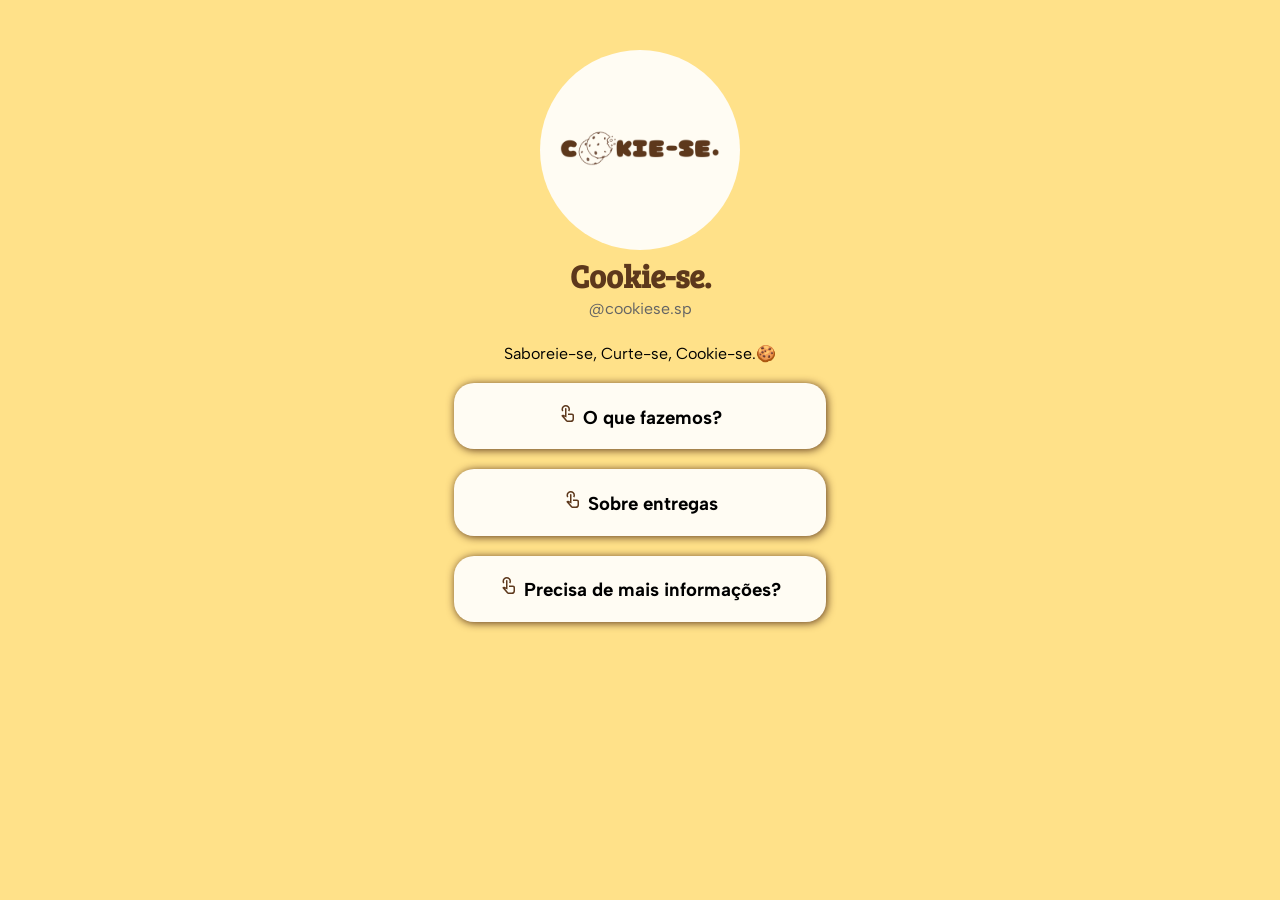
==== index.html @ e1d87f52 "Add favicon and update text in index.html Added a favicon link and updated the description text." ====
<!DOCTYPE html>
<html lang="pt-br">
<head>
    <meta charset="UTF-8">
    <meta name="viewport" content="width=device-width, initial-scale=1.0">
    <link rel="stylesheet" href="style.css">
    <title>Cookie-se</title>
    <link rel="icon" type="image/png" href="img/logo cookie-se.png">
</head>
<body>
    <header>
    <img src="img/logo cookie-se.png" alt="logo cookie-se" width="200" height="200">
    <h1>Cookie-se.</h1>
    <p class="insta">@cookiese.sp</p>
    <p>Saboreie-se, Curte-se, Cookie-se.🍪</p>
    </header>
    <main>
        <div class="container">
            <div class="descricao">
                <h3>
                    <svg xmlns="http://www.w3.org/2000/svg" height="20px" viewBox="0 -960 960 960" width="20px" fill="#5d381c"><path d="M464-96q-24 0-45-10t-37-28L155-397l29-29q15-15 36-20t41 3l75 30v-319q0-15.3 10.29-25.65Q356.58-768 371.79-768t25.71 10.35q10.5 10.36 10.5 25.67V-307l-121-48 150 175q5.23 5.6 12.19 8.8 6.97 3.2 14.81 3.2h160q29.7 0 50.85-21.15Q696-210.3 696-240v-170q0-10-7.47-16-7.48-6-18.53-6H480v-72h190q40 0 69 27t29 67v170q0 60-42 102T624-96H464ZM195-606q-13-23-20-48.5t-7-53.24q0-85.26 59.74-144.76 59.74-59.5 144.5-59.5 84.76 0 144.26 59.67Q576-792.66 576-708q0 28-7 53.5T549-606l-63-36q8-14 13-31t5-35q0-55-38.5-93.5T372-840q-55 0-93.5 38.5T240-708q0 18 5 35t13 31l-63 36Zm297 270Z"/></svg> 
                    O que fazemos?</h3>

                <p class="paragrafo">
                    Se você está procurando algo para passar a vontade de um docinho, que seja caseiro e bem gostoso, saiba que você acabou de encontrar o melhor lugar para isso!
                    <br>
                    Na <span>Cookie-se</span> fazemos entregas de cookies tradicionais e tortas de cookie em fatias recheadas com Nutella.</p>
            </div>

            <div class="entregas">
                <h3>
                    <svg xmlns="http://www.w3.org/2000/svg" height="20px" viewBox="0 -960 960 960" width="20px" fill="#5d381c"><path d="M464-96q-24 0-45-10t-37-28L155-397l29-29q15-15 36-20t41 3l75 30v-319q0-15.3 10.29-25.65Q356.58-768 371.79-768t25.71 10.35q10.5 10.36 10.5 25.67V-307l-121-48 150 175q5.23 5.6 12.19 8.8 6.97 3.2 14.81 3.2h160q29.7 0 50.85-21.15Q696-210.3 696-240v-170q0-10-7.47-16-7.48-6-18.53-6H480v-72h190q40 0 69 27t29 67v170q0 60-42 102T624-96H464ZM195-606q-13-23-20-48.5t-7-53.24q0-85.26 59.74-144.76 59.74-59.5 144.5-59.5 84.76 0 144.26 59.67Q576-792.66 576-708q0 28-7 53.5T549-606l-63-36q8-14 13-31t5-35q0-55-38.5-93.5T372-840q-55 0-93.5 38.5T240-708q0 18 5 35t13 31l-63 36Zm297 270Z"/></svg> 
                    Sobre entregas</h3>
                <p class="paragrafo">Fazemos as entregas por duas formas: Atráves do UberFlash e pessoalmente pela Linha 5-Lilás!
                <br>
                <strong>Pelo UberFlash:</strong> Compartilhamos o link da entrega do app para o cliente, assim a consulta do tempo de entrega é prática!
                <br>
                <span>O valor da entrega é a parte e responsável pelo cliente.</span>
                <br>
                <strong>Pela Linha 5-Lilás do metrô:</strong> A entrega é feita pessoalmente para o cliente e a localização será marcada via DM.
                <br>
                <span>Fazemos a entrega na estação Capão Redondo até a estação Campo Belo.</span>
                </p>
            </div>

            <address class="duvidas">
                <h3>
                    <svg xmlns="http://www.w3.org/2000/svg" height="20px" viewBox="0 -960 960 960" width="20px" fill="#5d381c"><path d="M464-96q-24 0-45-10t-37-28L155-397l29-29q15-15 36-20t41 3l75 30v-319q0-15.3 10.29-25.65Q356.58-768 371.79-768t25.71 10.35q10.5 10.36 10.5 25.67V-307l-121-48 150 175q5.23 5.6 12.19 8.8 6.97 3.2 14.81 3.2h160q29.7 0 50.85-21.15Q696-210.3 696-240v-170q0-10-7.47-16-7.48-6-18.53-6H480v-72h190q40 0 69 27t29 67v170q0 60-42 102T624-96H464ZM195-606q-13-23-20-48.5t-7-53.24q0-85.26 59.74-144.76 59.74-59.5 144.5-59.5 84.76 0 144.26 59.67Q576-792.66 576-708q0 28-7 53.5T549-606l-63-36q8-14 13-31t5-35q0-55-38.5-93.5T372-840q-55 0-93.5 38.5T240-708q0 18 5 35t13 31l-63 36Zm297 270Z"/></svg> 
                    Precisa de mais informações?</h3>
                <p class="paragrafo">entre em contato conosco!
                    <br>
                    <a href="mailto:binymos@gmail.com" target="_blank">Email</a>
                </p>
            </address>

        </div>
    </main>
    <script src="script.js"></script>
</body>
</html>
---- style.css ----
@import url('https://fonts.googleapis.com/css2?family=Albert+Sans:ital,wght@0,100..900;1,100..900&family=Bree+Serif&display=swap');
body {
    background-color: #ffe189;
    max-width: 600px;
    margin: 50px auto;
    width: 90%;
    text-align: center;
    font-family: "Albert Sans", sans-serif;
    color: black;
    width: 40vw;
}

img {
    border-radius: 50%;
}

h1{
    font-family: 'Bree Serif', sans-serif;
    padding: 0;
    color: #5d381c;
    line-height: 2px;
}

.insta {
    color: rgb(100, 100, 100);
    padding: 0 40px 10px 40px;
}

.descricao, .entregas, .duvidas {
    background-color: #fffcf3;
    border-radius: 20px;
    margin: 20px 70px;
    padding: 2px;
    box-shadow: 1px 1px 8px #5d381c;
}

.paragrafo {
    display: none;
}
  
.descricao p, .entregas p, .duvidas p {
    line-height: 30px;
    margin: 0 10px 10px 10px;
}

h3 {
    cursor: pointer;
}

.container span {
    font-family: 'Bree Serif', sans-serif;
    color: #5d381c;
}

.mostrar {
    display: block;
    background-color: #fffcf3;
    border-radius: 20px;
    margin: 18px 32px;
    padding: 2px;
    transform: scale(1.02);
}

a {
    color: black;
    text-decoration: none;
    text-decoration: underline;
    font-family: 'Bree Serif', sans-serif;
    color: #5d381c;
}

a:hover {
    color:black;
}

address {
    font-style: normal;
}


@media (max-width: 768px) {
    body {
        margin: 5vh auto; 
        width: 90vw; 
    }

    .descricao, .entregas, .duvidas {
        margin: 20px 15px; 
        padding: 5px 2px; 
    }

    .mostrar {
        margin: 15px 5px;
        transform: scale(1.02);
        width: auto;
    }

    img {
        width: 120px;
        height: auto;
    }

    div p {
        line-height: 24px; 
        font-size: 15px;  
    }
}
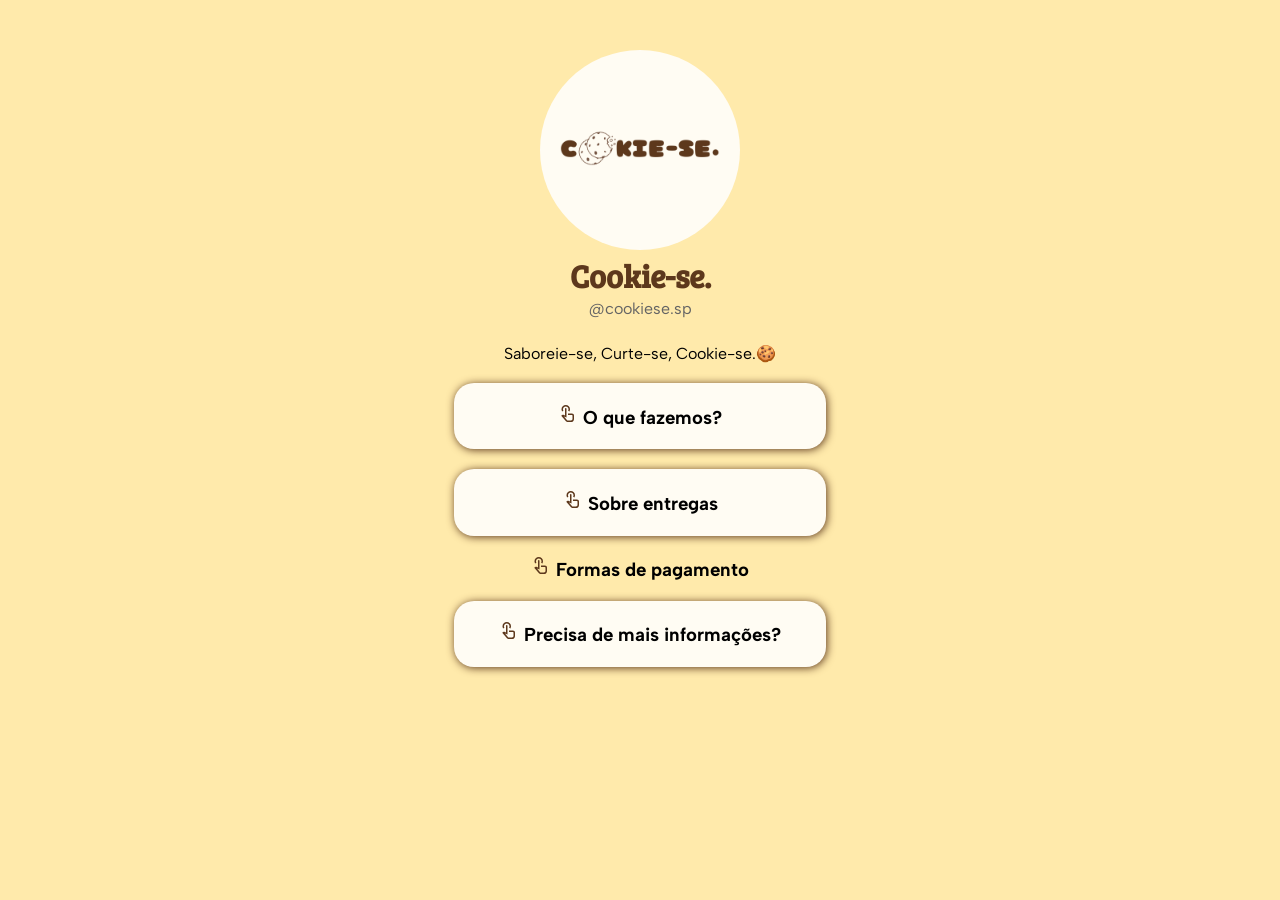
==== commit e4f26765: "Fix HTML formatting and structure" ====
--- a/index.html
+++ b/index.html
@@ -5,7 +5,7 @@
     <meta name="viewport" content="width=device-width, initial-scale=1.0">
     <link rel="stylesheet" href="style.css">
     <title>Cookie-se</title>
-    <link rel="icon" type="image/png" href="img/logo cookie-se.png">
+    <link rel="icon" type="image/png" href="img/logo cookie-se.png" class="icon">
 </head>
 <body>
     <header>
@@ -42,7 +42,18 @@
                 <span>Fazemos a entrega na estação Capão Redondo até a estação Campo Belo.</span>
                 </p>
             </div>
+            
+             <div class="pagamento">
+                <h3>
+                    <svg xmlns="http://www.w3.org/2000/svg" height="20px" viewBox="0 -960 960 960" width="20px" fill="#5d381c"><path d="M464-96q-24 0-45-10t-37-28L155-397l29-29q15-15 36-20t41 3l75 30v-319q0-15.3 10.29-25.65Q356.58-768 371.79-768t25.71 10.35q10.5 10.36 10.5 25.67V-307l-121-48 150 175q5.23 5.6 12.19 8.8 6.97 3.2 14.81 3.2h160q29.7 0 50.85-21.15Q696-210.3 696-240v-170q0-10-7.47-16-7.48-6-18.53-6H480v-72h190q40 0 69 27t29 67v170q0 60-42 102T624-96H464ZM195-606q-13-23-20-48.5t-7-53.24q0-85.26 59.74-144.76 59.74-59.5 144.5-59.5 84.76 0 144.26 59.67Q576-792.66 576-708q0 28-7 53.5T549-606l-63-36q8-14 13-31t5-35q0-55-38.5-93.5T372-840q-55 0-93.5 38.5T240-708q0 18 5 35t13 31l-63 36Zm297 270Z"/></svg> 
+                    Formas de pagamento</h3>
 
+                <p class="paragrafo"><span>PIX</span> 
+                <br>
+                    Aceitamos dinheiro em espécie nas entregas feitas pessoalmente pela Linha 5-Lilás!
+                </p>
+            </div>
+            
             <address class="duvidas">
                 <h3>
                     <svg xmlns="http://www.w3.org/2000/svg" height="20px" viewBox="0 -960 960 960" width="20px" fill="#5d381c"><path d="M464-96q-24 0-45-10t-37-28L155-397l29-29q15-15 36-20t41 3l75 30v-319q0-15.3 10.29-25.65Q356.58-768 371.79-768t25.71 10.35q10.5 10.36 10.5 25.67V-307l-121-48 150 175q5.23 5.6 12.19 8.8 6.97 3.2 14.81 3.2h160q29.7 0 50.85-21.15Q696-210.3 696-240v-170q0-10-7.47-16-7.48-6-18.53-6H480v-72h190q40 0 69 27t29 67v170q0 60-42 102T624-96H464ZM195-606q-13-23-20-48.5t-7-53.24q0-85.26 59.74-144.76 59.74-59.5 144.5-59.5 84.76 0 144.26 59.67Q576-792.66 576-708q0 28-7 53.5T549-606l-63-36q8-14 13-31t5-35q0-55-38.5-93.5T372-840q-55 0-93.5 38.5T240-708q0 18 5 35t13 31l-63 36Zm297 270Z"/></svg> 
--- a/style.css
+++ b/style.css
@@ -1,6 +1,7 @@
 @import url('https://fonts.googleapis.com/css2?family=Albert+Sans:ital,wght@0,100..900;1,100..900&family=Bree+Serif&display=swap');
+
 body {
-    background-color: #ffe189;
+    background-color: #ffeaab;
     max-width: 600px;
     margin: 50px auto;
     width: 90%;
@@ -96,7 +97,7 @@
     }
 
     img {
-        width: 120px;
+        width: 200px;
         height: auto;
     }
 
@@ -104,4 +105,4 @@
         line-height: 24px; 
         font-size: 15px;  
     }
-}+}
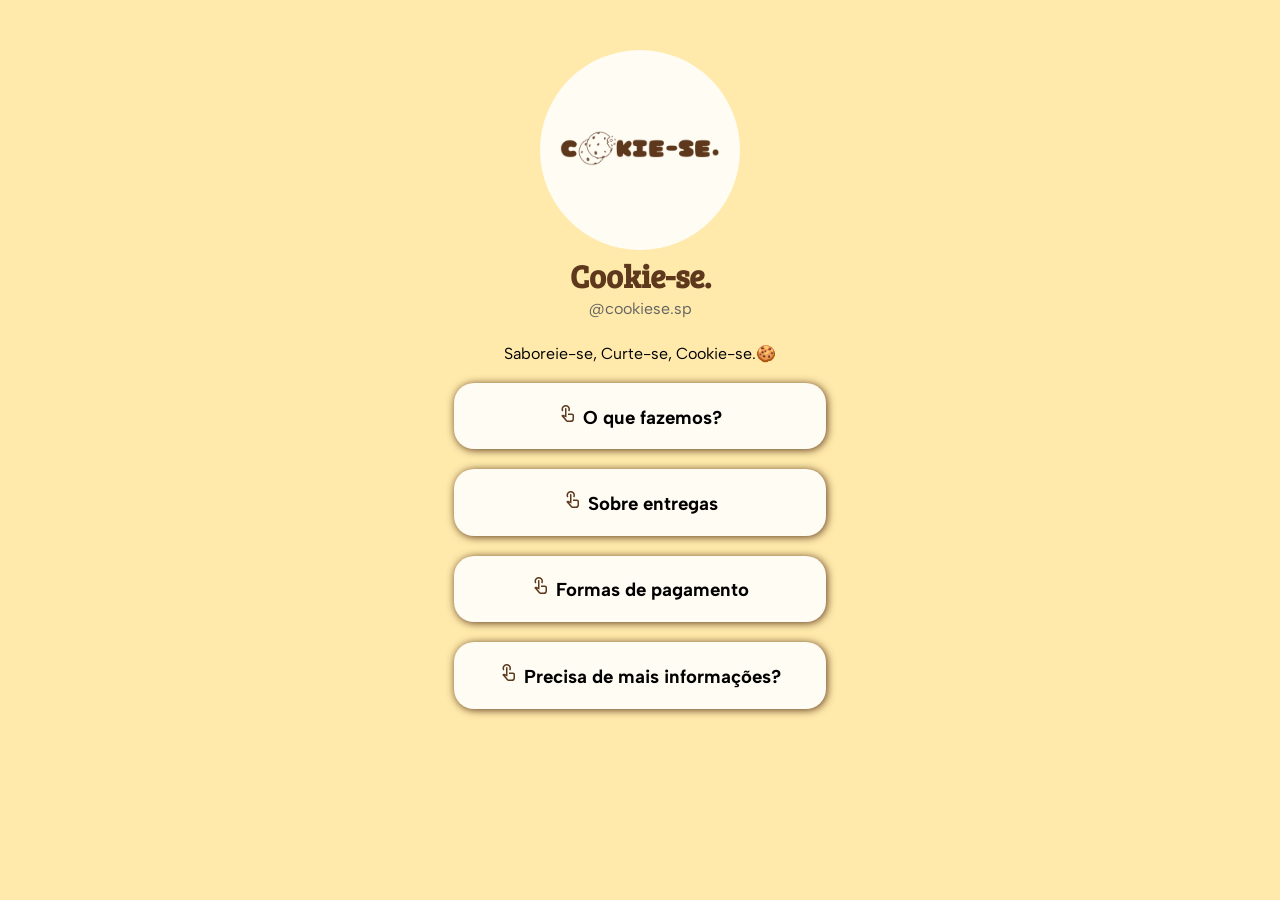
==== commit 1221b8a1: "Adicioando nova div para informações" ====
--- a/index.html
+++ b/index.html
@@ -5,7 +5,6 @@
     <meta name="viewport" content="width=device-width, initial-scale=1.0">
     <link rel="stylesheet" href="style.css">
     <title>Cookie-se</title>
-    <link rel="icon" type="image/png" href="img/logo cookie-se.png" class="icon">
 </head>
 <body>
     <header>
@@ -42,18 +41,20 @@
                 <span>Fazemos a entrega na estação Capão Redondo até a estação Campo Belo.</span>
                 </p>
             </div>
-            
+
              <div class="pagamento">
                 <h3>
                     <svg xmlns="http://www.w3.org/2000/svg" height="20px" viewBox="0 -960 960 960" width="20px" fill="#5d381c"><path d="M464-96q-24 0-45-10t-37-28L155-397l29-29q15-15 36-20t41 3l75 30v-319q0-15.3 10.29-25.65Q356.58-768 371.79-768t25.71 10.35q10.5 10.36 10.5 25.67V-307l-121-48 150 175q5.23 5.6 12.19 8.8 6.97 3.2 14.81 3.2h160q29.7 0 50.85-21.15Q696-210.3 696-240v-170q0-10-7.47-16-7.48-6-18.53-6H480v-72h190q40 0 69 27t29 67v170q0 60-42 102T624-96H464ZM195-606q-13-23-20-48.5t-7-53.24q0-85.26 59.74-144.76 59.74-59.5 144.5-59.5 84.76 0 144.26 59.67Q576-792.66 576-708q0 28-7 53.5T549-606l-63-36q8-14 13-31t5-35q0-55-38.5-93.5T372-840q-55 0-93.5 38.5T240-708q0 18 5 35t13 31l-63 36Zm297 270Z"/></svg> 
                     Formas de pagamento</h3>
 
-                <p class="paragrafo"><span>PIX</span> 
+                <p class="paragrafo"><svg fill="#000000" width="64px" height="64px" viewBox="0 0 16 16" xmlns="http://www.w3.org/2000/svg"><g id="SVGRepo_bgCarrier" stroke-width="0"></g><g id="SVGRepo_tracerCarrier" stroke-linecap="round" stroke-linejoin="round"></g><g id="SVGRepo_iconCarrier"><path d="M11.917 11.71a2.046 2.046 0 0 1-1.454-.602l-2.1-2.1a.4.4 0 0 0-.551 0l-2.108 2.108a2.044 2.044 0 0 1-1.454.602h-.414l2.66 2.66c.83.83 2.177.83 3.007 0l2.667-2.668h-.253zM4.25 4.282c.55 0 1.066.214 1.454.602l2.108 2.108a.39.39 0 0 0 .552 0l2.1-2.1a2.044 2.044 0 0 1 1.453-.602h.253L9.503 1.623a2.127 2.127 0 0 0-3.007 0l-2.66 2.66h.414z"></path><path d="m14.377 6.496-1.612-1.612a.307.307 0 0 1-.114.023h-.733c-.379 0-.75.154-1.017.422l-2.1 2.1a1.005 1.005 0 0 1-1.425 0L5.268 5.32a1.448 1.448 0 0 0-1.018-.422h-.9a.306.306 0 0 1-.109-.021L1.623 6.496c-.83.83-.83 2.177 0 3.008l1.618 1.618a.305.305 0 0 1 .108-.022h.901c.38 0 .75-.153 1.018-.421L7.375 8.57a1.034 1.034 0 0 1 1.426 0l2.1 2.1c.267.268.638.421 1.017.421h.733c.04 0 .079.01.114.024l1.612-1.612c.83-.83.83-2.178 0-3.008z"></path></g></svg>
+                    <span>PIX</span> 
                 <br>
-                    Aceitamos dinheiro em espécie nas entregas feitas pessoalmente pela Linha 5-Lilás!
+                
+                    Aceitamos <span>dinheiro</span> em entregas nas estações!
                 </p>
             </div>
-            
+
             <address class="duvidas">
                 <h3>
                     <svg xmlns="http://www.w3.org/2000/svg" height="20px" viewBox="0 -960 960 960" width="20px" fill="#5d381c"><path d="M464-96q-24 0-45-10t-37-28L155-397l29-29q15-15 36-20t41 3l75 30v-319q0-15.3 10.29-25.65Q356.58-768 371.79-768t25.71 10.35q10.5 10.36 10.5 25.67V-307l-121-48 150 175q5.23 5.6 12.19 8.8 6.97 3.2 14.81 3.2h160q29.7 0 50.85-21.15Q696-210.3 696-240v-170q0-10-7.47-16-7.48-6-18.53-6H480v-72h190q40 0 69 27t29 67v170q0 60-42 102T624-96H464ZM195-606q-13-23-20-48.5t-7-53.24q0-85.26 59.74-144.76 59.74-59.5 144.5-59.5 84.76 0 144.26 59.67Q576-792.66 576-708q0 28-7 53.5T549-606l-63-36q8-14 13-31t5-35q0-55-38.5-93.5T372-840q-55 0-93.5 38.5T240-708q0 18 5 35t13 31l-63 36Zm297 270Z"/></svg> 
--- a/style.css
+++ b/style.css
@@ -27,7 +27,7 @@
     padding: 0 40px 10px 40px;
 }
 
-.descricao, .entregas, .duvidas {
+.descricao, .entregas, .duvidas, .pagamento {
     background-color: #fffcf3;
     border-radius: 20px;
     margin: 20px 70px;
@@ -39,7 +39,7 @@
     display: none;
 }
   
-.descricao p, .entregas p, .duvidas p {
+.descricao p, .entregas p, .duvidas p, .pagamento p {
     line-height: 30px;
     margin: 0 10px 10px 10px;
 }
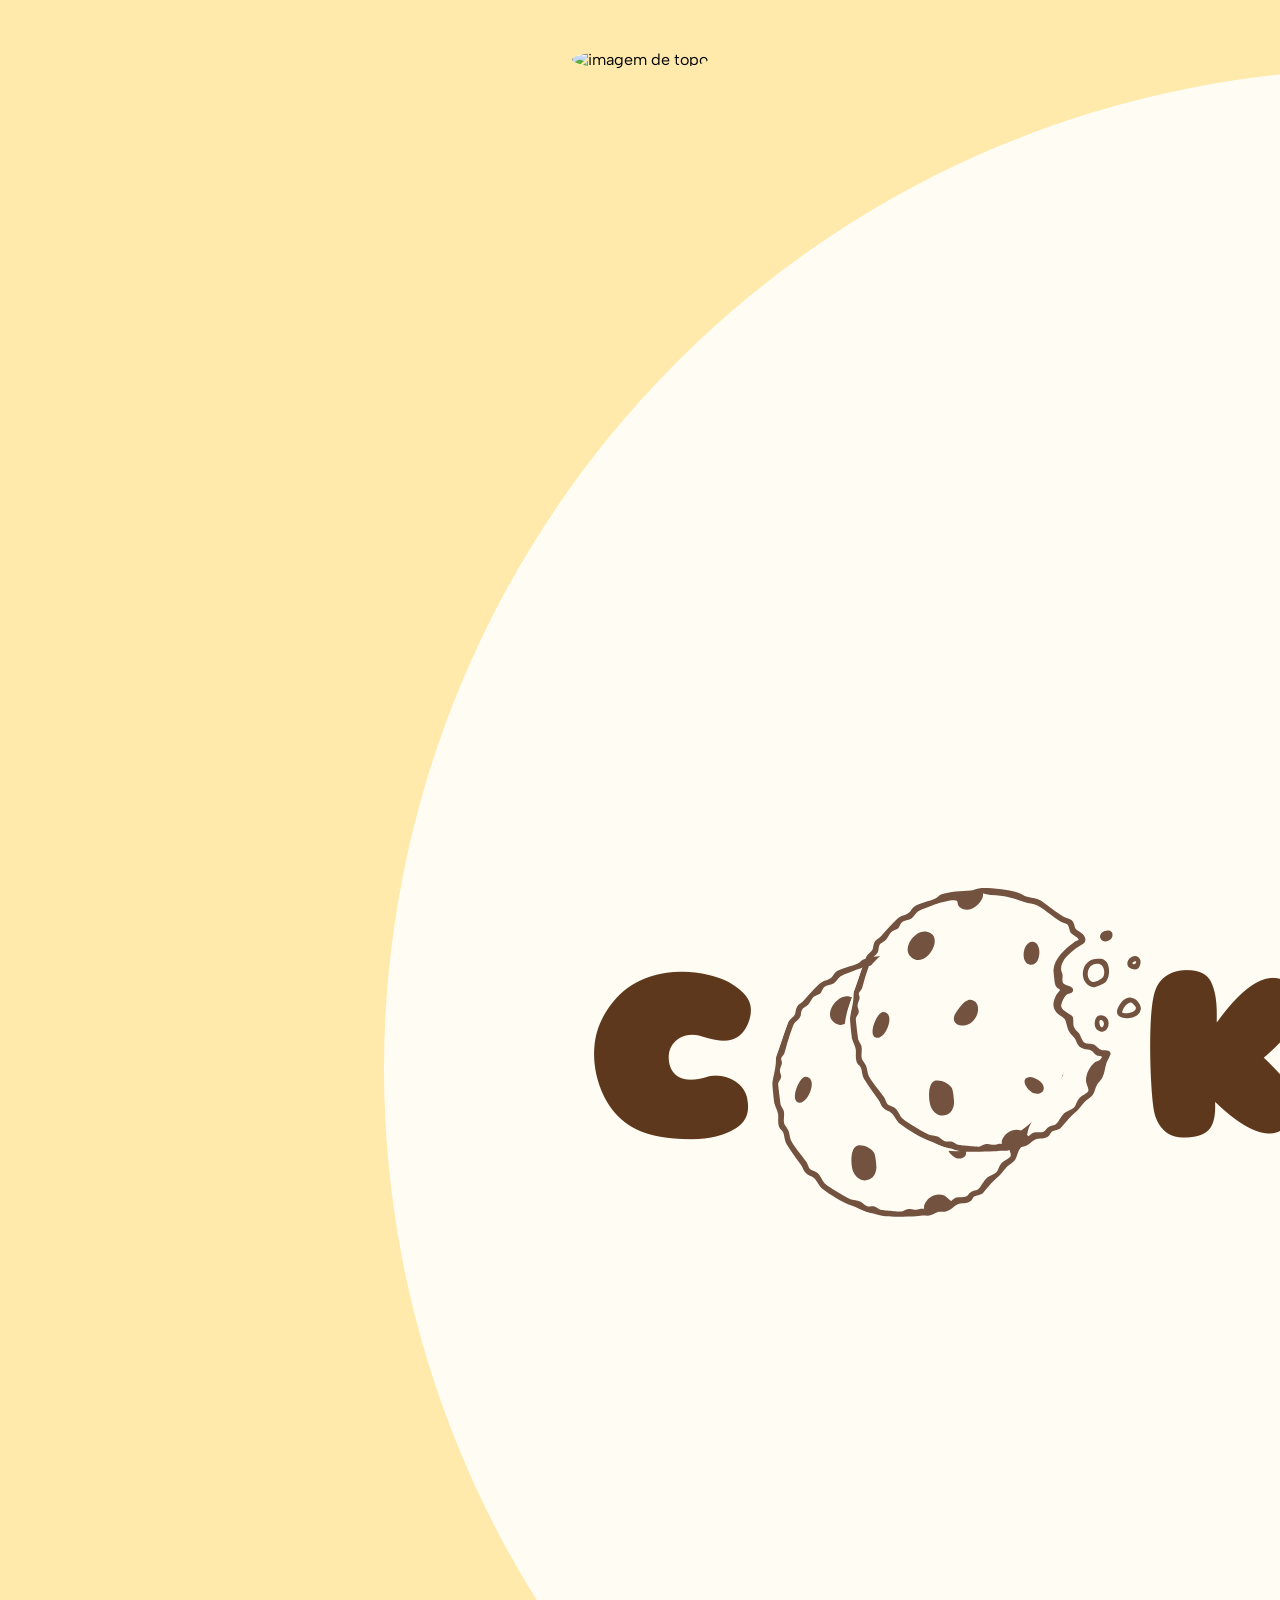
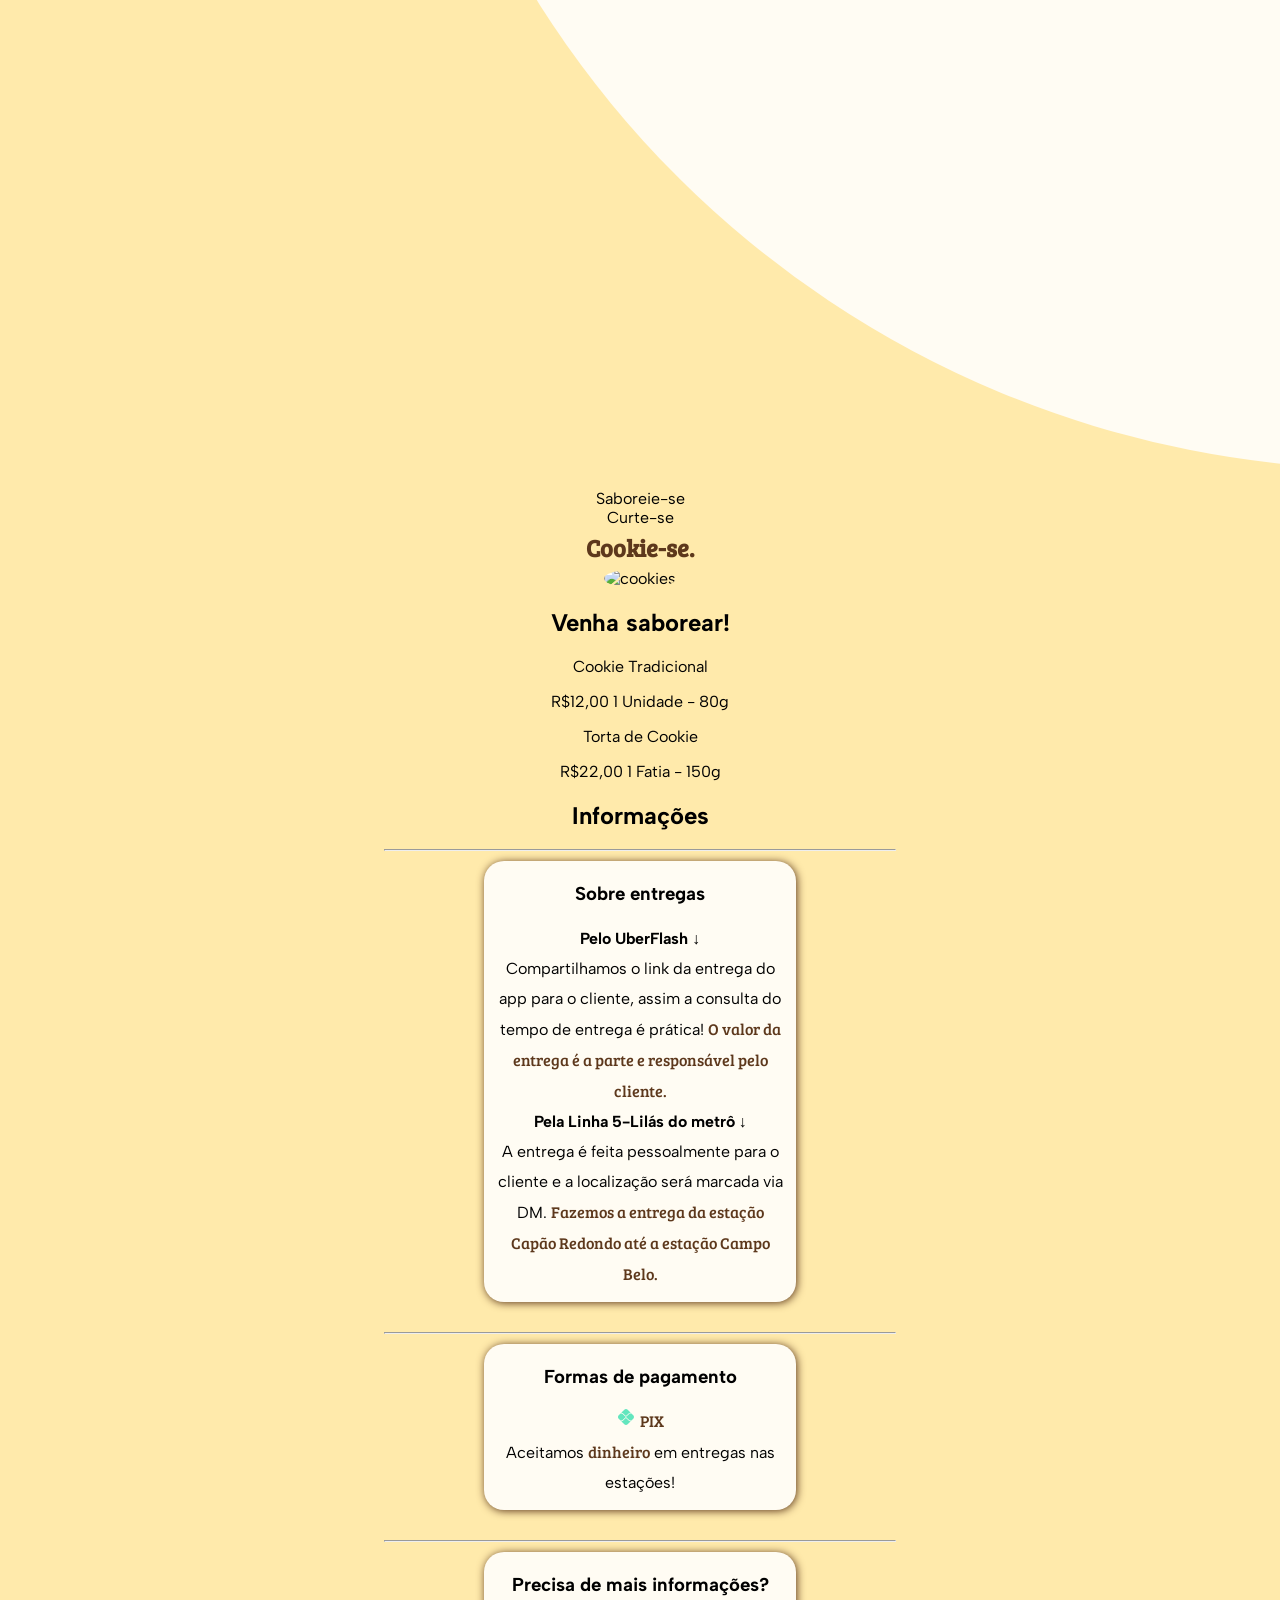
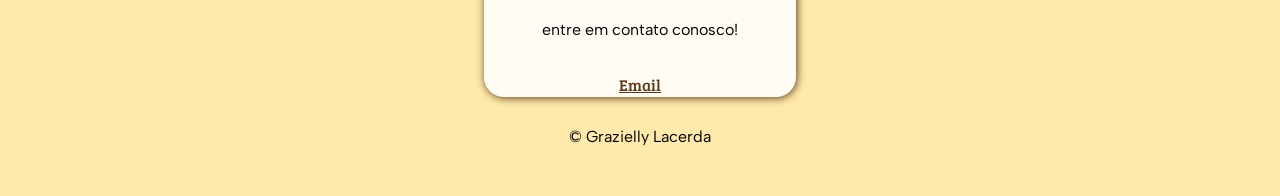
==== commit 1374976b: "Atualizando o html do projeto" ====
--- a/index.html
+++ b/index.html
@@ -7,66 +7,81 @@
     <title>Cookie-se</title>
 </head>
 <body>
-    <header>
-    <img src="img/logo cookie-se.png" alt="logo cookie-se" width="200" height="200">
-    <h1>Cookie-se.</h1>
-    <p class="insta">@cookiese.sp</p>
-    <p>Saboreie-se, Curte-se, Cookie-se.🍪</p>
-    </header>
-    <main>
-        <div class="container">
-            <div class="descricao">
-                <h3>
-                    <svg xmlns="http://www.w3.org/2000/svg" height="20px" viewBox="0 -960 960 960" width="20px" fill="#5d381c"><path d="M464-96q-24 0-45-10t-37-28L155-397l29-29q15-15 36-20t41 3l75 30v-319q0-15.3 10.29-25.65Q356.58-768 371.79-768t25.71 10.35q10.5 10.36 10.5 25.67V-307l-121-48 150 175q5.23 5.6 12.19 8.8 6.97 3.2 14.81 3.2h160q29.7 0 50.85-21.15Q696-210.3 696-240v-170q0-10-7.47-16-7.48-6-18.53-6H480v-72h190q40 0 69 27t29 67v170q0 60-42 102T624-96H464ZM195-606q-13-23-20-48.5t-7-53.24q0-85.26 59.74-144.76 59.74-59.5 144.5-59.5 84.76 0 144.26 59.67Q576-792.66 576-708q0 28-7 53.5T549-606l-63-36q8-14 13-31t5-35q0-55-38.5-93.5T372-840q-55 0-93.5 38.5T240-708q0 18 5 35t13 31l-63 36Zm297 270Z"/></svg> 
-                    O que fazemos?</h3>
+  <header>
+    <div class="navBarMobile">
+    <img src='img/topo.png' alt='imagem de topo'/>
+    </div>
+  </header>
+  <main>
 
-                <p class="paragrafo">
-                    Se você está procurando algo para passar a vontade de um docinho, que seja caseiro e bem gostoso, saiba que você acabou de encontrar o melhor lugar para isso!
-                    <br>
-                    Na <span>Cookie-se</span> fazemos entregas de cookies tradicionais e tortas de cookie em fatias recheadas com Nutella.</p>
-            </div>
+    <section class="home" id="home">
+        <img src="img/logo cookie-se.png" alt="logo cookie-se">
 
+        <div class="principal">
+          <p>Saboreie-se
+          <br>Curte-se</p>
+          <h1>Cookie-se.</h1>
+          <img src="img/image.png" alt="cookies">
+        </div>
+      </section>
+
+    <section class="opcoes" id="cookies">
+      <h2>Venha saborear!</h2>
+
+      <div class="cards">
+      <div class="card-cookie">
+        <p>Cookie Tradicional</p>
+        <p><span>R$12,00</span> 1 Unidade - 80g</p>
+      </div>
+
+      <div class="card-torta">
+        <p>Torta de Cookie</p>
+        <p><span>R$22,00</span> 1 Fatia - 150g</p>
+      </div>
+      </div>
+    </section>
+
+    <section class="infos" id="infos">
+      <h2>Informações</h2>
+
+      <div class="container">
+        <hr>
             <div class="entregas">
-                <h3>
-                    <svg xmlns="http://www.w3.org/2000/svg" height="20px" viewBox="0 -960 960 960" width="20px" fill="#5d381c"><path d="M464-96q-24 0-45-10t-37-28L155-397l29-29q15-15 36-20t41 3l75 30v-319q0-15.3 10.29-25.65Q356.58-768 371.79-768t25.71 10.35q10.5 10.36 10.5 25.67V-307l-121-48 150 175q5.23 5.6 12.19 8.8 6.97 3.2 14.81 3.2h160q29.7 0 50.85-21.15Q696-210.3 696-240v-170q0-10-7.47-16-7.48-6-18.53-6H480v-72h190q40 0 69 27t29 67v170q0 60-42 102T624-96H464ZM195-606q-13-23-20-48.5t-7-53.24q0-85.26 59.74-144.76 59.74-59.5 144.5-59.5 84.76 0 144.26 59.67Q576-792.66 576-708q0 28-7 53.5T549-606l-63-36q8-14 13-31t5-35q0-55-38.5-93.5T372-840q-55 0-93.5 38.5T240-708q0 18 5 35t13 31l-63 36Zm297 270Z"/></svg> 
+                <h3> 
                     Sobre entregas</h3>
-                <p class="paragrafo">Fazemos as entregas por duas formas: Atráves do UberFlash e pessoalmente pela Linha 5-Lilás!
+                <p>
+                <strong>Pelo UberFlash &#8595;</strong>
                 <br>
-                <strong>Pelo UberFlash:</strong> Compartilhamos o link da entrega do app para o cliente, assim a consulta do tempo de entrega é prática!
-                <br>
+                Compartilhamos o link da entrega do app para o cliente, assim a consulta do tempo de entrega é prática!
                 <span>O valor da entrega é a parte e responsável pelo cliente.</span>
                 <br>
-                <strong>Pela Linha 5-Lilás do metrô:</strong> A entrega é feita pessoalmente para o cliente e a localização será marcada via DM.
-                <br>
-                <span>Fazemos a entrega na estação Capão Redondo até a estação Campo Belo.</span>
+                <strong>Pela Linha 5-Lilás do metrô &#8595;</strong><br>
+                A entrega é feita pessoalmente para o cliente e a localização será marcada via DM.
+                <span>Fazemos a entrega da estação Capão Redondo até a estação Campo Belo.</span>
                 </p>
             </div>
-
+            <hr>
              <div class="pagamento">
-                <h3>
-                    <svg xmlns="http://www.w3.org/2000/svg" height="20px" viewBox="0 -960 960 960" width="20px" fill="#5d381c"><path d="M464-96q-24 0-45-10t-37-28L155-397l29-29q15-15 36-20t41 3l75 30v-319q0-15.3 10.29-25.65Q356.58-768 371.79-768t25.71 10.35q10.5 10.36 10.5 25.67V-307l-121-48 150 175q5.23 5.6 12.19 8.8 6.97 3.2 14.81 3.2h160q29.7 0 50.85-21.15Q696-210.3 696-240v-170q0-10-7.47-16-7.48-6-18.53-6H480v-72h190q40 0 69 27t29 67v170q0 60-42 102T624-96H464ZM195-606q-13-23-20-48.5t-7-53.24q0-85.26 59.74-144.76 59.74-59.5 144.5-59.5 84.76 0 144.26 59.67Q576-792.66 576-708q0 28-7 53.5T549-606l-63-36q8-14 13-31t5-35q0-55-38.5-93.5T372-840q-55 0-93.5 38.5T240-708q0 18 5 35t13 31l-63 36Zm297 270Z"/></svg> 
-                    Formas de pagamento</h3>
-
-                <p class="paragrafo"><svg fill="#000000" width="64px" height="64px" viewBox="0 0 16 16" xmlns="http://www.w3.org/2000/svg"><g id="SVGRepo_bgCarrier" stroke-width="0"></g><g id="SVGRepo_tracerCarrier" stroke-linecap="round" stroke-linejoin="round"></g><g id="SVGRepo_iconCarrier"><path d="M11.917 11.71a2.046 2.046 0 0 1-1.454-.602l-2.1-2.1a.4.4 0 0 0-.551 0l-2.108 2.108a2.044 2.044 0 0 1-1.454.602h-.414l2.66 2.66c.83.83 2.177.83 3.007 0l2.667-2.668h-.253zM4.25 4.282c.55 0 1.066.214 1.454.602l2.108 2.108a.39.39 0 0 0 .552 0l2.1-2.1a2.044 2.044 0 0 1 1.453-.602h.253L9.503 1.623a2.127 2.127 0 0 0-3.007 0l-2.66 2.66h.414z"></path><path d="m14.377 6.496-1.612-1.612a.307.307 0 0 1-.114.023h-.733c-.379 0-.75.154-1.017.422l-2.1 2.1a1.005 1.005 0 0 1-1.425 0L5.268 5.32a1.448 1.448 0 0 0-1.018-.422h-.9a.306.306 0 0 1-.109-.021L1.623 6.496c-.83.83-.83 2.177 0 3.008l1.618 1.618a.305.305 0 0 1 .108-.022h.901c.38 0 .75-.153 1.018-.421L7.375 8.57a1.034 1.034 0 0 1 1.426 0l2.1 2.1c.267.268.638.421 1.017.421h.733c.04 0 .079.01.114.024l1.612-1.612c.83-.83.83-2.178 0-3.008z"></path></g></svg>
-                    <span>PIX</span> 
-                <br>
-                
-                    Aceitamos <span>dinheiro</span> em entregas nas estações!
+                <h3>Formas de pagamento</h3>
+                <p><svg xmlns="http://www.w3.org/2000/svg" viewBox="0 0 640 640"><!--!Font Awesome Free v7.2.0 by @fontawesome - https://fontawesome.com License - https://fontawesome.com/license/free Copyright 2026 Fonticons, Inc.--><path fill="rgb(99, 230, 190)" d="M306.4 356.5C311.8 351.1 321.1 351.1 326.5 356.5L403.5 433.5C417.7 447.7 436.6 455.5 456.6 455.5L471.7 455.5L374.6 552.6C344.3 582.1 295.1 582.1 264.8 552.6L167.3 455.2L176.6 455.2C196.6 455.2 215.5 447.4 229.7 433.2L306.4 356.5zM326.5 282.9C320.1 288.4 311.9 288.5 306.4 282.9L229.7 206.2C215.5 191.1 196.6 184.2 176.6 184.2L167.3 184.2L264.7 86.8C295.1 56.5 344.3 56.5 374.6 86.8L471.8 183.9L456.6 183.9C436.6 183.9 417.7 191.7 403.5 205.9L326.5 282.9zM176.6 206.7C190.4 206.7 203.1 212.3 213.7 222.1L290.4 298.8C297.6 305.1 307 309.6 316.5 309.6C325.9 309.6 335.3 305.1 342.5 298.8L419.5 221.8C429.3 212.1 442.8 206.5 456.6 206.5L494.3 206.5L552.6 264.8C582.9 295.1 582.9 344.3 552.6 374.6L494.3 432.9L456.6 432.9C442.8 432.9 429.3 427.3 419.5 417.5L342.5 340.5C328.6 326.6 304.3 326.6 290.4 340.6L213.7 417.2C203.1 427 190.4 432.6 176.6 432.6L144.8 432.6L86.8 374.6C56.5 344.3 56.5 295.1 86.8 264.8L144.8 206.7L176.6 206.7z"/></svg>
+                  <span>PIX</span> 
+                  <br>
+                  Aceitamos <span>dinheiro</span> em entregas nas estações!
                 </p>
             </div>
-
+            <hr>
             <address class="duvidas">
-                <h3>
-                    <svg xmlns="http://www.w3.org/2000/svg" height="20px" viewBox="0 -960 960 960" width="20px" fill="#5d381c"><path d="M464-96q-24 0-45-10t-37-28L155-397l29-29q15-15 36-20t41 3l75 30v-319q0-15.3 10.29-25.65Q356.58-768 371.79-768t25.71 10.35q10.5 10.36 10.5 25.67V-307l-121-48 150 175q5.23 5.6 12.19 8.8 6.97 3.2 14.81 3.2h160q29.7 0 50.85-21.15Q696-210.3 696-240v-170q0-10-7.47-16-7.48-6-18.53-6H480v-72h190q40 0 69 27t29 67v170q0 60-42 102T624-96H464ZM195-606q-13-23-20-48.5t-7-53.24q0-85.26 59.74-144.76 59.74-59.5 144.5-59.5 84.76 0 144.26 59.67Q576-792.66 576-708q0 28-7 53.5T549-606l-63-36q8-14 13-31t5-35q0-55-38.5-93.5T372-840q-55 0-93.5 38.5T240-708q0 18 5 35t13 31l-63 36Zm297 270Z"/></svg> 
-                    Precisa de mais informações?</h3>
-                <p class="paragrafo">entre em contato conosco!
+                <h3>Precisa de mais informações?</h3>
+                <p>entre em contato conosco!</p>
                     <br>
                     <a href="mailto:binymos@gmail.com" target="_blank">Email</a>
-                </p>
             </address>
+    </section>
+  </main>
 
-        </div>
-    </main>
+  <footer>© Grazielly Lacerda</footer>
+
+
     <script src="script.js"></script>
 </body>
 </html>
--- a/style.css
+++ b/style.css
@@ -1,5 +1,4 @@
 @import url('https://fonts.googleapis.com/css2?family=Albert+Sans:ital,wght@0,100..900;1,100..900&family=Bree+Serif&display=swap');
-
 body {
     background-color: #ffeaab;
     max-width: 600px;
@@ -30,10 +29,11 @@
 .descricao, .entregas, .duvidas, .pagamento {
     background-color: #fffcf3;
     border-radius: 20px;
-    margin: 20px 70px;
+    margin: 10px 100px 30px 100px;
     padding: 2px;
     box-shadow: 1px 1px 8px #5d381c;
 }
+
 
 .paragrafo {
     display: none;
@@ -51,6 +51,12 @@
 .container span {
     font-family: 'Bree Serif', sans-serif;
     color: #5d381c;
+}
+
+.pagamento p svg {
+    width: 20px;
+    height: 20px;
+    fill: #4ab0a7; 
 }
 
 .mostrar {
@@ -85,8 +91,8 @@
         width: 90vw; 
     }
 
-    .descricao, .entregas, .duvidas {
-        margin: 20px 15px; 
+    .descricao, .entregas, .duvidas, .pagamento {
+        margin: 20px 20px; 
         padding: 5px 2px; 
     }
 
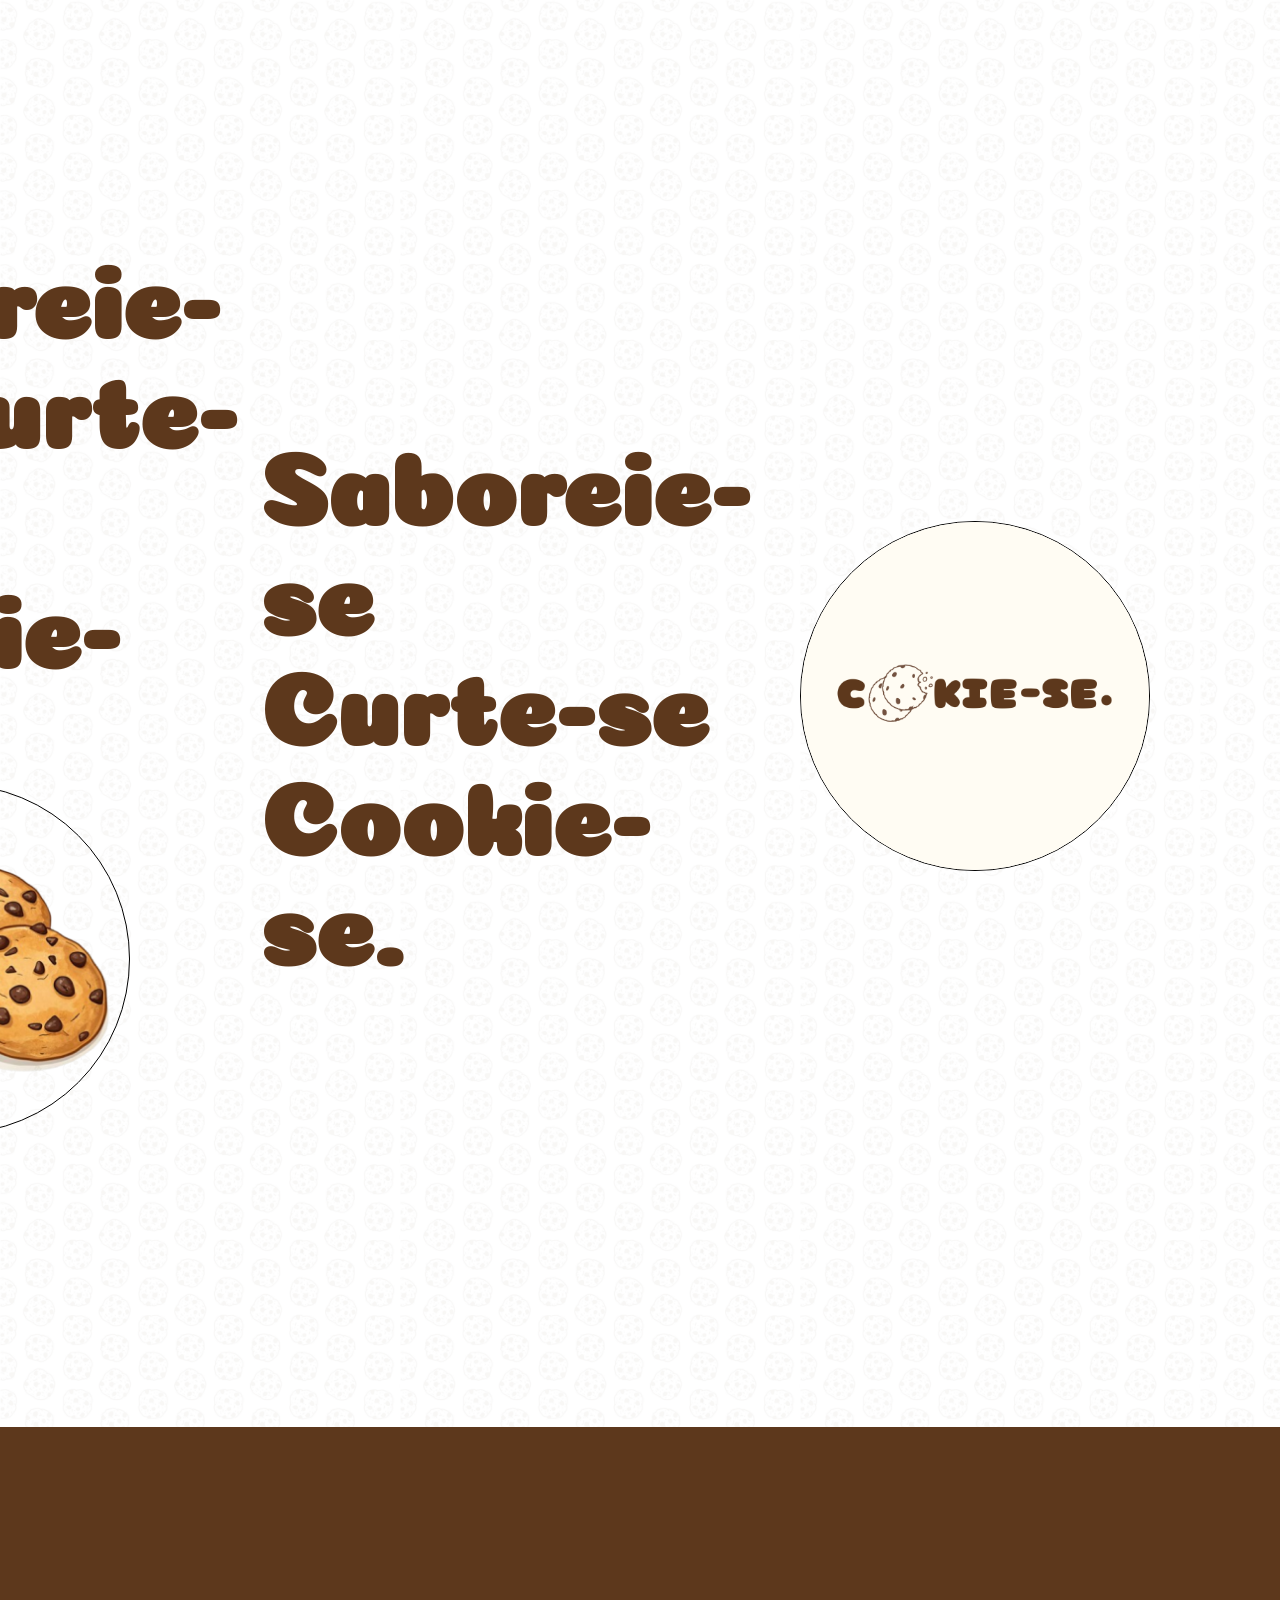
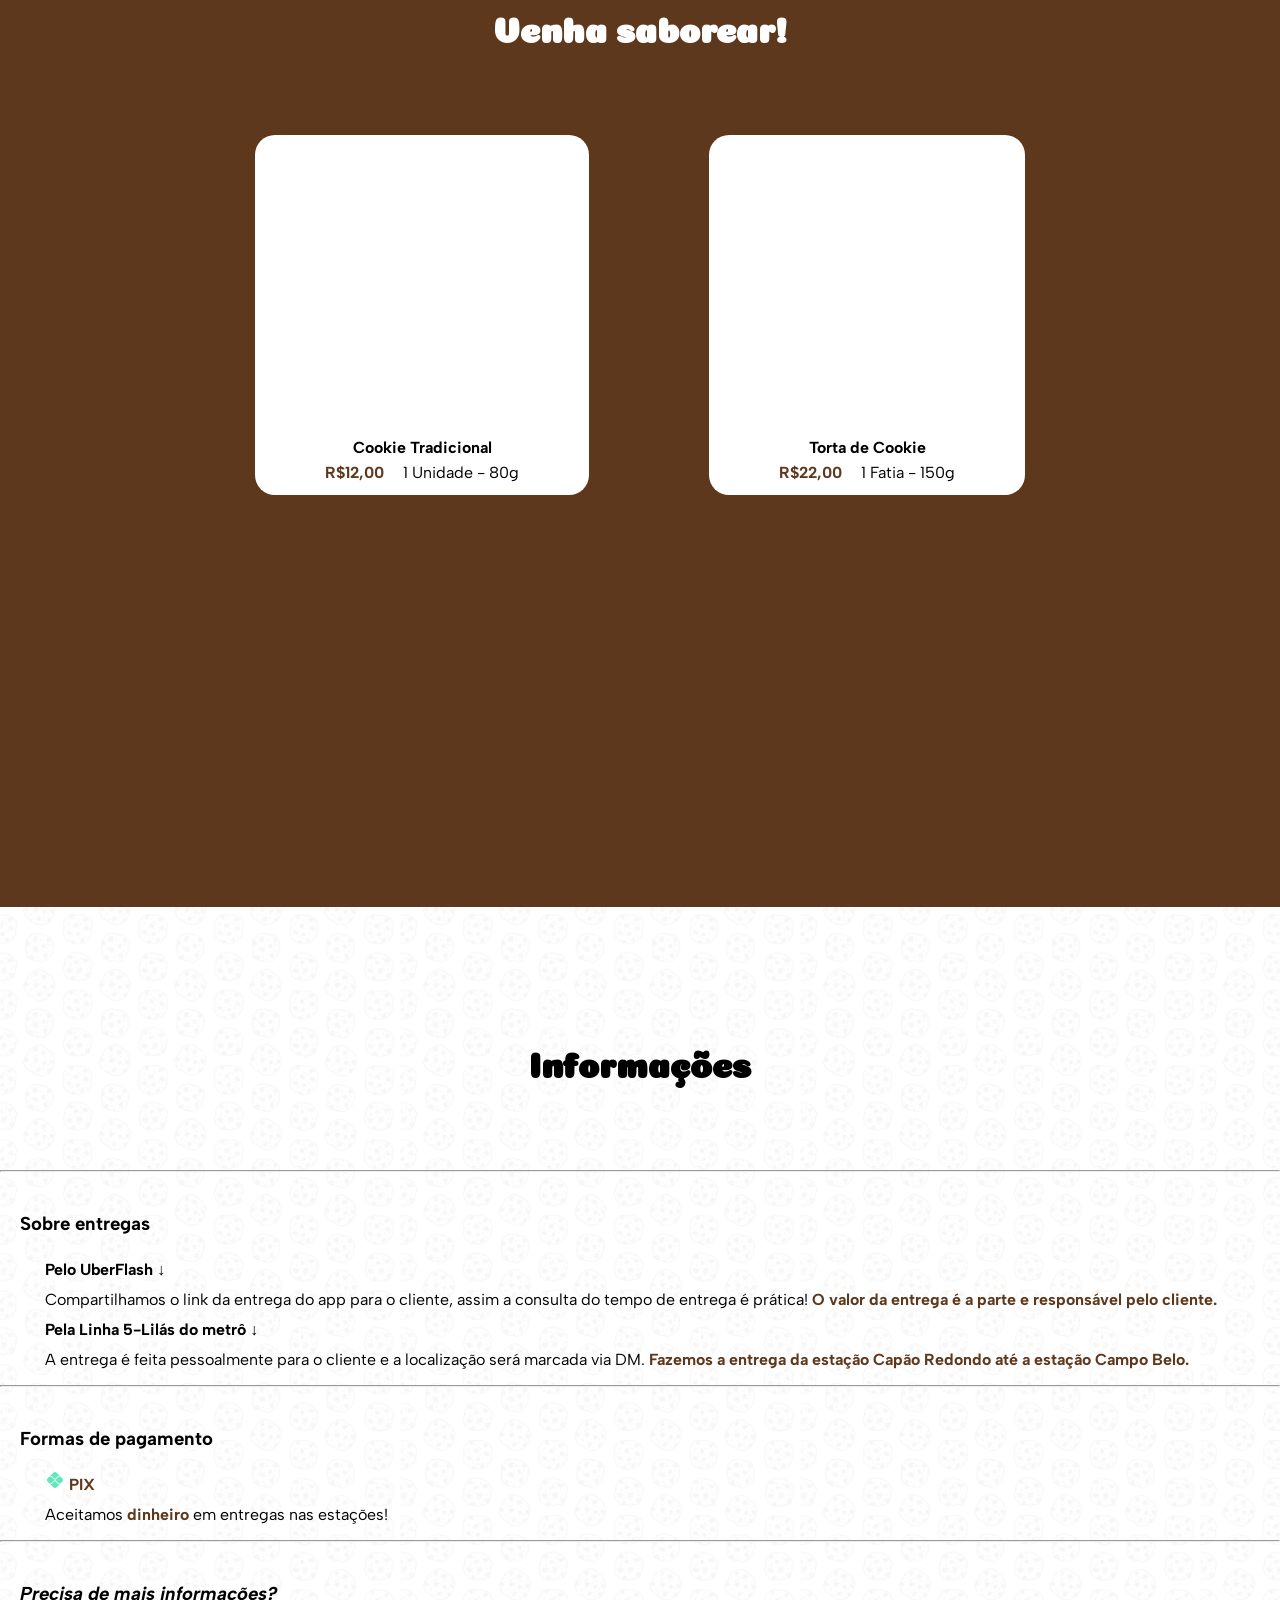
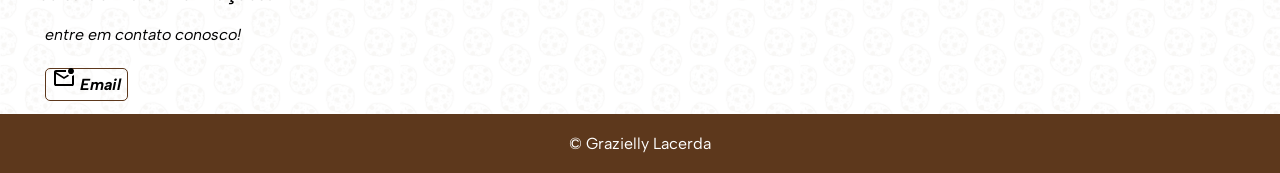
==== commit c9e081cd: "Refactor index.html for mobile and desktop layouts" ====
--- a/index.html
+++ b/index.html
@@ -17,12 +17,19 @@
     <section class="home" id="home">
         <img src="img/logo cookie-se.png" alt="logo cookie-se">
 
-        <div class="principal">
-          <p>Saboreie-se
-          <br>Curte-se</p>
-          <h1>Cookie-se.</h1>
+        <div class="principalPC">
+          <h1>Saboreie-se
+          <br>Curte-se
+          <br><span>Cookie-se.</span></h1>
+        </div>
+
+        <div class="principalMobile">
+          <h1>Saboreie-se, Curte-se
+          <br><span>Cookie-se.</span></h1>
           <img src="img/image.png" alt="cookies">
+          <a href="#cookies">&#11015;</a>
         </div>
+
       </section>
 
     <section class="opcoes" id="cookies">
@@ -73,8 +80,9 @@
             <address class="duvidas">
                 <h3>Precisa de mais informações?</h3>
                 <p>entre em contato conosco!</p>
-                    <br>
-                    <a href="mailto:binymos@gmail.com" target="_blank">Email</a>
+                  <br>
+                    <a href="mailto:binymos@gmail.com" target="_blank"><svg xmlns="http://www.w3.org/2000/svg" height="24px" viewBox="0 -960 960 960" width="24px" fill="#00000"><path d="M160-160q-33 0-56.5-23.5T80-240v-480q0-33 23.5-56.5T160-800h404q-4 20-4 40t4 40H160l320 200 146-91q14 13 30.5 22.5T691-572L480-440 160-640v400h640v-324q23-5 43-14t37-22v360q0 33-23.5 56.5T800-160H160Zm0-560v480-480Zm515 45q-35-35-35-85t35-85q35-35 85-35t85 35q35 35 35 85t-35 85q-35 35-85 35t-85-35Z"/></svg>
+                    Email</a>
             </address>
     </section>
   </main>
--- a/style.css
+++ b/style.css
@@ -1,114 +1,269 @@
-@import url('https://fonts.googleapis.com/css2?family=Albert+Sans:ital,wght@0,100..900;1,100..900&family=Bree+Serif&display=swap');
+@import url('https://fonts.googleapis.com/css2?family=Albert+Sans:ital,wght@0,100..900;1,100..900&family=Coiny&family=Cookie&display=swap');
+
+* {
+    margin: 0;
+    padding: 0;
+    box-sizing: border-box;
+}
+
 body {
-    background-color: #ffeaab;
-    max-width: 600px;
-    margin: 50px auto;
-    width: 90%;
-    text-align: center;
+    height: 73vh;
     font-family: "Albert Sans", sans-serif;
-    color: black;
-    width: 40vw;
-}
-
-img {
+    background-image: url(img/background1.png);
+    background-size: 400px;
+    width: 100%;
+    overflow-x: hidden;
+}
+
+
+.navBarMobile {
+    display: none;
+    
+}
+
+.home {
+   display: flex;
+   align-items: center;
+   flex-direction: row-reverse;
+   justify-content: space-evenly;
+   margin: 26vh auto 20px auto;
+}
+
+.home img {
+    width: 350px;
+    height: 350px;
     border-radius: 50%;
-}
-
-h1{
-    font-family: 'Bree Serif', sans-serif;
-    padding: 0;
+    border: black 1px solid;
+    margin-right: 130px;
+    margin-left: 50px;
+}
+
+.principal img {
+    display: none;
+    border: none;
+    height: 100px;
+    width: 100px;
+}
+
+.principal {
+    margin-left: 30px;
+    line-height: 100px;
+}
+
+h1 {
+    font-size: 100px;
+    font-family: "Coiny", sans-serif;
     color: #5d381c;
-    line-height: 2px;
-}
-
-.insta {
-    color: rgb(100, 100, 100);
-    padding: 0 40px 10px 40px;
+}
+
+.principal p {
+    font-family: "Coiny", sans-serif;
+    font-size: 100px;
+}
+
+.opcoes {
+    margin-top: 30vh;
+    height: 120vh;
+    background-color: #5d381c;
+}
+
+h2 {
+    font-size: 35px;
+    font-family: "Coiny", sans-serif;
+}
+
+.opcoes h2 {
+    text-align: center;
+    padding-top: 20vh;
+    color: #ffffff;
+}
+
+.cards {
+    display: flex;
+    flex-direction: row;
+    padding-top: 10vh;
+    justify-content: center;
+
+}
+
+.card-cookie, .card-torta {
+    border-radius: 20px;
+    background-color: #ffffff;
+    padding: 300px 70px 10px 70px;
+    display: flex;
+    flex-direction: column;
+    align-items: center;
+    line-height: 25px;
+    margin: 0 60px 20px 60px;
+    animation: move 2s infinite ease-in-out;
+}
+
+.card-cookie p:nth-of-type(2) span, .card-torta p:nth-of-type(2) span {
+    color:#5d381c;
+    margin-right: 15px;
+    font-weight: bold;
+}
+
+.card-cookie p:nth-of-type(1), .card-torta p:nth-of-type(1) {
+    font-weight: bold;
+}
+
+.infos h2 {
+    text-align: center;
+    padding-top: 15vh;
+    padding-bottom: 10vh;;
+}
+
+.infos span {
+    font-weight: bold;
+    color: #5d381c;
 }
 
 .descricao, .entregas, .duvidas, .pagamento {
-    background-color: #fffcf3;
-    border-radius: 20px;
-    margin: 10px 100px 30px 100px;
-    padding: 2px;
-    box-shadow: 1px 1px 8px #5d381c;
-}
-
-
-.paragrafo {
-    display: none;
-}
-  
-.descricao p, .entregas p, .duvidas p, .pagamento p {
+    margin-left: 20px;
+}
+
+.descricao p, .entregas p, .pagamento p {
     line-height: 30px;
-    margin: 0 10px 10px 10px;
-}
-
-h3 {
-    cursor: pointer;
-}
-
-.container span {
-    font-family: 'Bree Serif', sans-serif;
-    color: #5d381c;
-}
-
-.pagamento p svg {
+    margin-left: 25px;
+    padding-bottom: 10px;
+}
+.duvidas p {
+    line-height: 20px;
+    margin-left: 25px;
+    padding-bottom: 2px;
+}
+
+ .pagamento svg {
     width: 20px;
     height: 20px;
-    fill: #4ab0a7; 
-}
-
-.mostrar {
+
+ }
+.infos h3 {
+    padding-bottom: 20px;
+    padding-top: 40px;
+}
+
+address a {
+    color: #000000;
+    font-weight: bold;
+    text-decoration: none;
+    padding: 6px;
+    border-radius: 5px;
+    border: 1px solid #5d381c;
+    margin-left: 25px;
+    transition: 0.3s;
+}
+
+address a:hover {
+    background-color: #5d381c;
+    color: #fff;
+}
+
+footer {
+    background-color: #5d381c;
+    color: #ffffff;
+    text-align: center;
+    padding: 20px;
+    margin-top: 20px;
+}
+
+
+@keyframes move {
+    0%, 100% {
+        transform: translateY(0);
+    }
+    50% {
+        transform: translateY(5px); 
+    }
+}
+
+@media (max-width: 768px) {
+    
+body {
+    height: auto;
+    background-size: 200px; 
+    }
+
+.navBarMobile {
+    display: block; 
+    width: 100%;
+    }
+
+.navBarMobile img {
+    width: 100%;
     display: block;
-    background-color: #fffcf3;
-    border-radius: 20px;
-    margin: 18px 32px;
-    padding: 2px;
-    transform: scale(1.02);
-}
-
-a {
-    color: black;
-    text-decoration: none;
-    text-decoration: underline;
-    font-family: 'Bree Serif', sans-serif;
-    color: #5d381c;
-}
-
-a:hover {
-    color:black;
-}
-
-address {
-    font-style: normal;
-}
-
-
-@media (max-width: 768px) {
-    body {
-        margin: 5vh auto; 
-        width: 90vw; 
-    }
-
-    .descricao, .entregas, .duvidas, .pagamento {
-        margin: 20px 20px; 
-        padding: 5px 2px; 
-    }
-
-    .mostrar {
-        margin: 15px 5px;
-        transform: scale(1.02);
-        width: auto;
-    }
-
-    img {
-        width: 200px;
-        height: auto;
-    }
-
-    div p {
-        line-height: 24px; 
-        font-size: 15px;  
-    }
-}
+    }
+
+
+.home {
+    flex-direction: column;
+    margin: 5vh auto;
+    text-align: center;
+    }
+
+.home img {
+    width: 220px;
+    height: 220px;
+    margin: 20px auto 20px auto;
+}
+
+.principal {
+    margin-left: 0;
+    line-height: 1.2; 
+    }
+
+.principal img {
+    display: block;
+    border: none;
+    height: 100px;
+    width: 100px;
+}
+
+h1 {
+    font-size: 50px;
+}
+
+.principal p {
+    font-size: 30px; 
+}
+
+.opcoes {
+    height: auto; 
+    padding-bottom: 5vh;
+}
+
+.cards {
+    flex-direction: column; 
+    align-items: center;
+    padding-top: 5vh;
+}
+
+.card-cookie, .card-torta {
+    width: 85%;
+    margin: 20px 0;
+    padding: 250px 20px; 
+    line-height: normal;
+}
+
+.infos h2 {
+    padding-top: 8vh;
+    font-size: 28px;
+}
+
+.descricao, .entregas, .duvidas, .pagamento {
+    margin-left: 15px;
+    margin-right: 15px;
+}
+
+.descricao p, .entregas p, .pagamento p, .duvidas p {
+    margin-left: 10px;
+    font-size: 14px; 
+}
+
+address a {
+    display: inline-block;
+    margin-left: 10px;
+    margin-top: 2px;
+}
+}
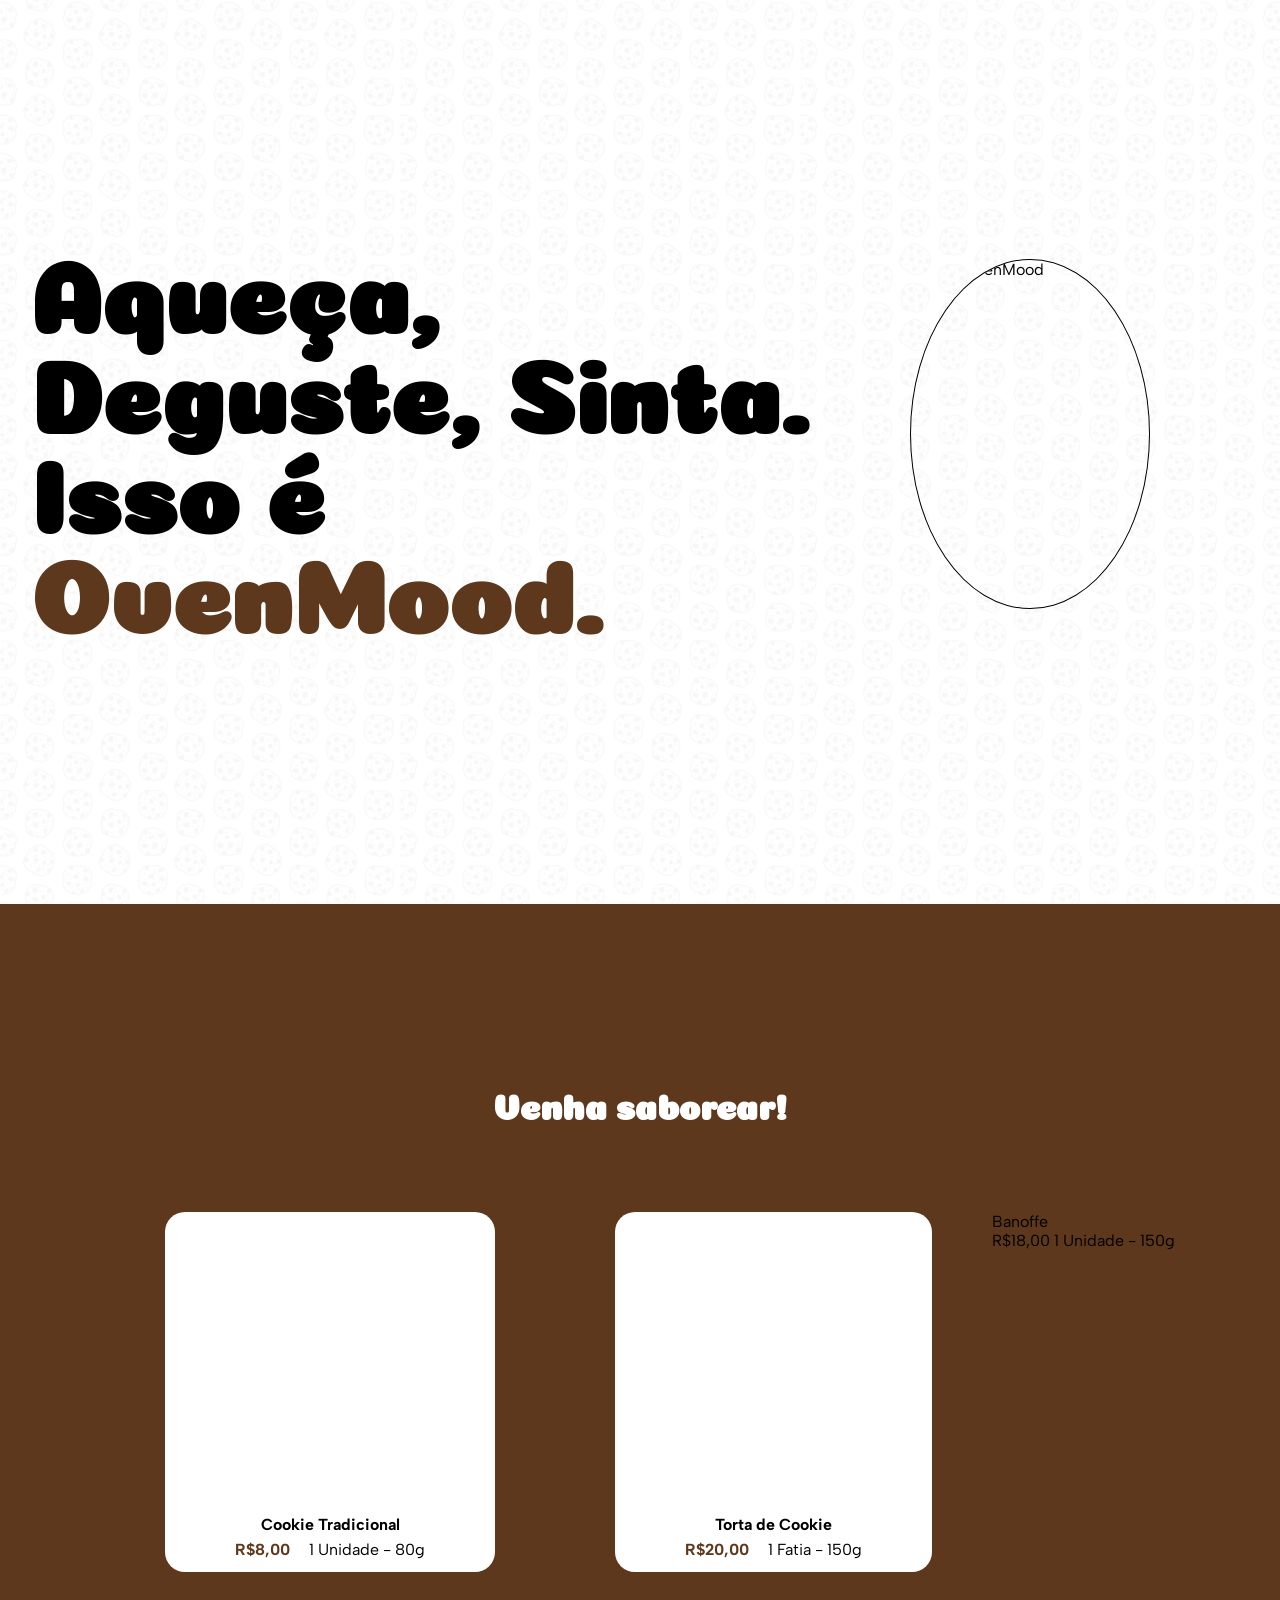
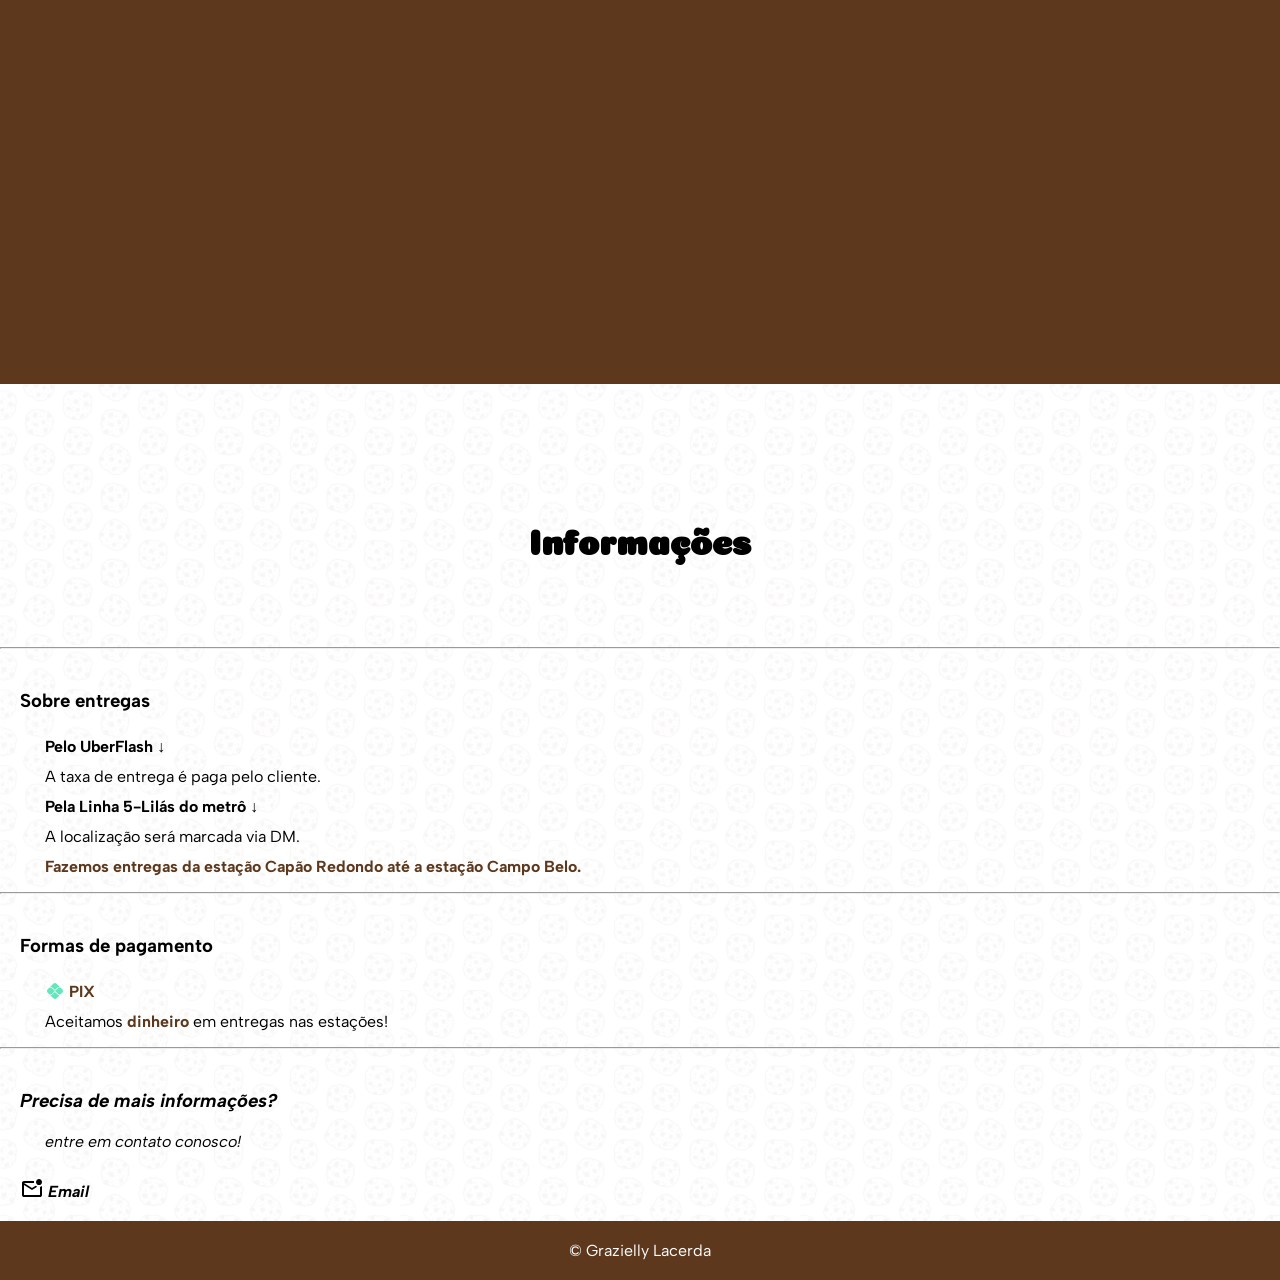
==== commit 3ed1d293: "Revise index.html with new logo and dessert options Updated logo and pricing for cookies and added a" ====
--- a/index.html
+++ b/index.html
@@ -4,6 +4,7 @@
     <meta charset="UTF-8">
     <meta name="viewport" content="width=device-width, initial-scale=1.0">
     <link rel="stylesheet" href="style.css">
+    <link rel="icon" href="img/ovenmoodForFavIcon.png" type="image/png">
     <title>Cookie-se</title>
 </head>
 <body>
@@ -15,17 +16,16 @@
   <main>
 
     <section class="home" id="home">
-        <img src="img/logo cookie-se.png" alt="logo cookie-se">
+        <img src="img/logo-ovenmood.png" alt="logo OvenMood">
 
         <div class="principalPC">
-          <h1>Saboreie-se
-          <br>Curte-se
-          <br><span>Cookie-se.</span></h1>
+          <h1>Aqueça, Deguste, Sinta.
+          <br>Isso é <span>OvenMood.</span><h1>
         </div>
 
         <div class="principalMobile">
-          <h1>Saboreie-se, Curte-se
-          <br><span>Cookie-se.</span></h1>
+          <h1>Aqueça, Deguste, Sinta.
+          <br>Isso é <span>OvenMood.</span></h1>
           <img src="img/image.png" alt="cookies">
           <a href="#cookies">&#11015;</a>
         </div>
@@ -38,15 +38,21 @@
       <div class="cards">
       <div class="card-cookie">
         <p>Cookie Tradicional</p>
-        <p><span>R$12,00</span> 1 Unidade - 80g</p>
+        <p><span>R$8,00</span> 1 Unidade - 80g</p>
       </div>
 
       <div class="card-torta">
         <p>Torta de Cookie</p>
-        <p><span>R$22,00</span> 1 Fatia - 150g</p>
+        <p><span>R$20,00</span> 1 Fatia - 150g</p>
+      </div>
+
+      <div class="card-banoffe">
+        <p>Banoffe</p>
+        <p><span>R$18,00</span> 1 Unidade - 150g</p>
       </div>
       </div>
     </section>
+
 
     <section class="infos" id="infos">
       <h2>Informações</h2>
@@ -59,12 +65,13 @@
                 <p>
                 <strong>Pelo UberFlash &#8595;</strong>
                 <br>
-                Compartilhamos o link da entrega do app para o cliente, assim a consulta do tempo de entrega é prática!
-                <span>O valor da entrega é a parte e responsável pelo cliente.</span>
+                A taxa de entrega é paga pelo cliente.
                 <br>
-                <strong>Pela Linha 5-Lilás do metrô &#8595;</strong><br>
-                A entrega é feita pessoalmente para o cliente e a localização será marcada via DM.
-                <span>Fazemos a entrega da estação Capão Redondo até a estação Campo Belo.</span>
+                <strong>Pela Linha 5-Lilás do metrô &#8595;</strong>
+                <br>
+                A localização será marcada via DM.
+                <br>
+                <span>Fazemos entregas da estação Capão Redondo até a estação Campo Belo.</span>
                 </p>
             </div>
             <hr>
--- a/style.css
+++ b/style.css
@@ -1,4 +1,8 @@
 @import url('https://fonts.googleapis.com/css2?family=Albert+Sans:ital,wght@0,100..900;1,100..900&family=Coiny&family=Cookie&display=swap');
+
+html {
+  scroll-behavior: smooth;
+}
 
 * {
     margin: 0;
@@ -38,27 +42,30 @@
     margin-left: 50px;
 }
 
-.principal img {
+.principalPC {
+    margin-left: 30px;
+    line-height: 100px;
+}
+
+h1 {
+    font-size: 100px;
+    font-family: "Coiny", sans-serif;
+    color: #000000;
+}
+
+.principalPC h1 span {
+    color: #5d381c;
+}
+
+.principalMobile img {
     display: none;
     border: none;
     height: 100px;
     width: 100px;
 }
 
-.principal {
-    margin-left: 30px;
-    line-height: 100px;
-}
-
-h1 {
-    font-size: 100px;
-    font-family: "Coiny", sans-serif;
-    color: #5d381c;
-}
-
-.principal p {
-    font-family: "Coiny", sans-serif;
-    font-size: 100px;
+.principalMobile{
+    display: none;
 }
 
 .opcoes {
@@ -148,16 +155,15 @@
     color: #000000;
     font-weight: bold;
     text-decoration: none;
-    padding: 6px;
-    border-radius: 5px;
-    border: 1px solid #5d381c;
-    margin-left: 25px;
-    transition: 0.3s;
 }
 
 address a:hover {
-    background-color: #5d381c;
-    color: #fff;
+    color: #5d381c;
+}
+
+svg {
+  position: relative;
+  top: 4px; 
 }
 
 footer {
@@ -193,7 +199,7 @@
 .navBarMobile img {
     width: 100%;
     display: block;
-    }
+}
 
 
 .home {
@@ -203,28 +209,45 @@
     }
 
 .home img {
-    width: 220px;
-    height: 220px;
-    margin: 20px auto 20px auto;
-}
-
-.principal {
+    width: 200px;
+    height: 200px;
+    margin: 40px auto 20px auto;
+}
+
+.principalPC {
+    display: none;
+}
+
+.principalMobile {
+    display: block;
     margin-left: 0;
     line-height: 1.2; 
     }
 
-.principal img {
+.principalMobile img {
     display: block;
     border: none;
     height: 100px;
     width: 100px;
-}
-
-h1 {
-    font-size: 50px;
-}
-
-.principal p {
+    margin-bottom: 140px;
+}
+
+.principalMobile h1 {
+    font-size: 30px;
+}
+
+.principalMobile h1 span {
+    color: #5d381c;
+}
+
+.principalMobile a {
+    animation: move 2s infinite ease-in-out;
+    text-decoration: none;
+    color: #000000;
+    font-size: 35px;
+}
+
+.principalMobile p {
     font-size: 30px; 
 }
 
@@ -251,19 +274,29 @@
     font-size: 28px;
 }
 
+.infos h3 {
+    text-align: center;
+}
+
+
 .descricao, .entregas, .duvidas, .pagamento {
     margin-left: 15px;
     margin-right: 15px;
 }
 
-.descricao p, .entregas p, .pagamento p, .duvidas p {
-    margin-left: 10px;
-    font-size: 14px; 
+.container p, .container a {
+    width: 80vw;
+    font-size: 18px; 
+}
+
+svg {
+  position: relative;
+  top: 4px; 
+
 }
 
 address a {
-    display: inline-block;
-    margin-left: 10px;
-    margin-top: 2px;
-}
-}
+    margin-left: 20px;
+}
+
+}
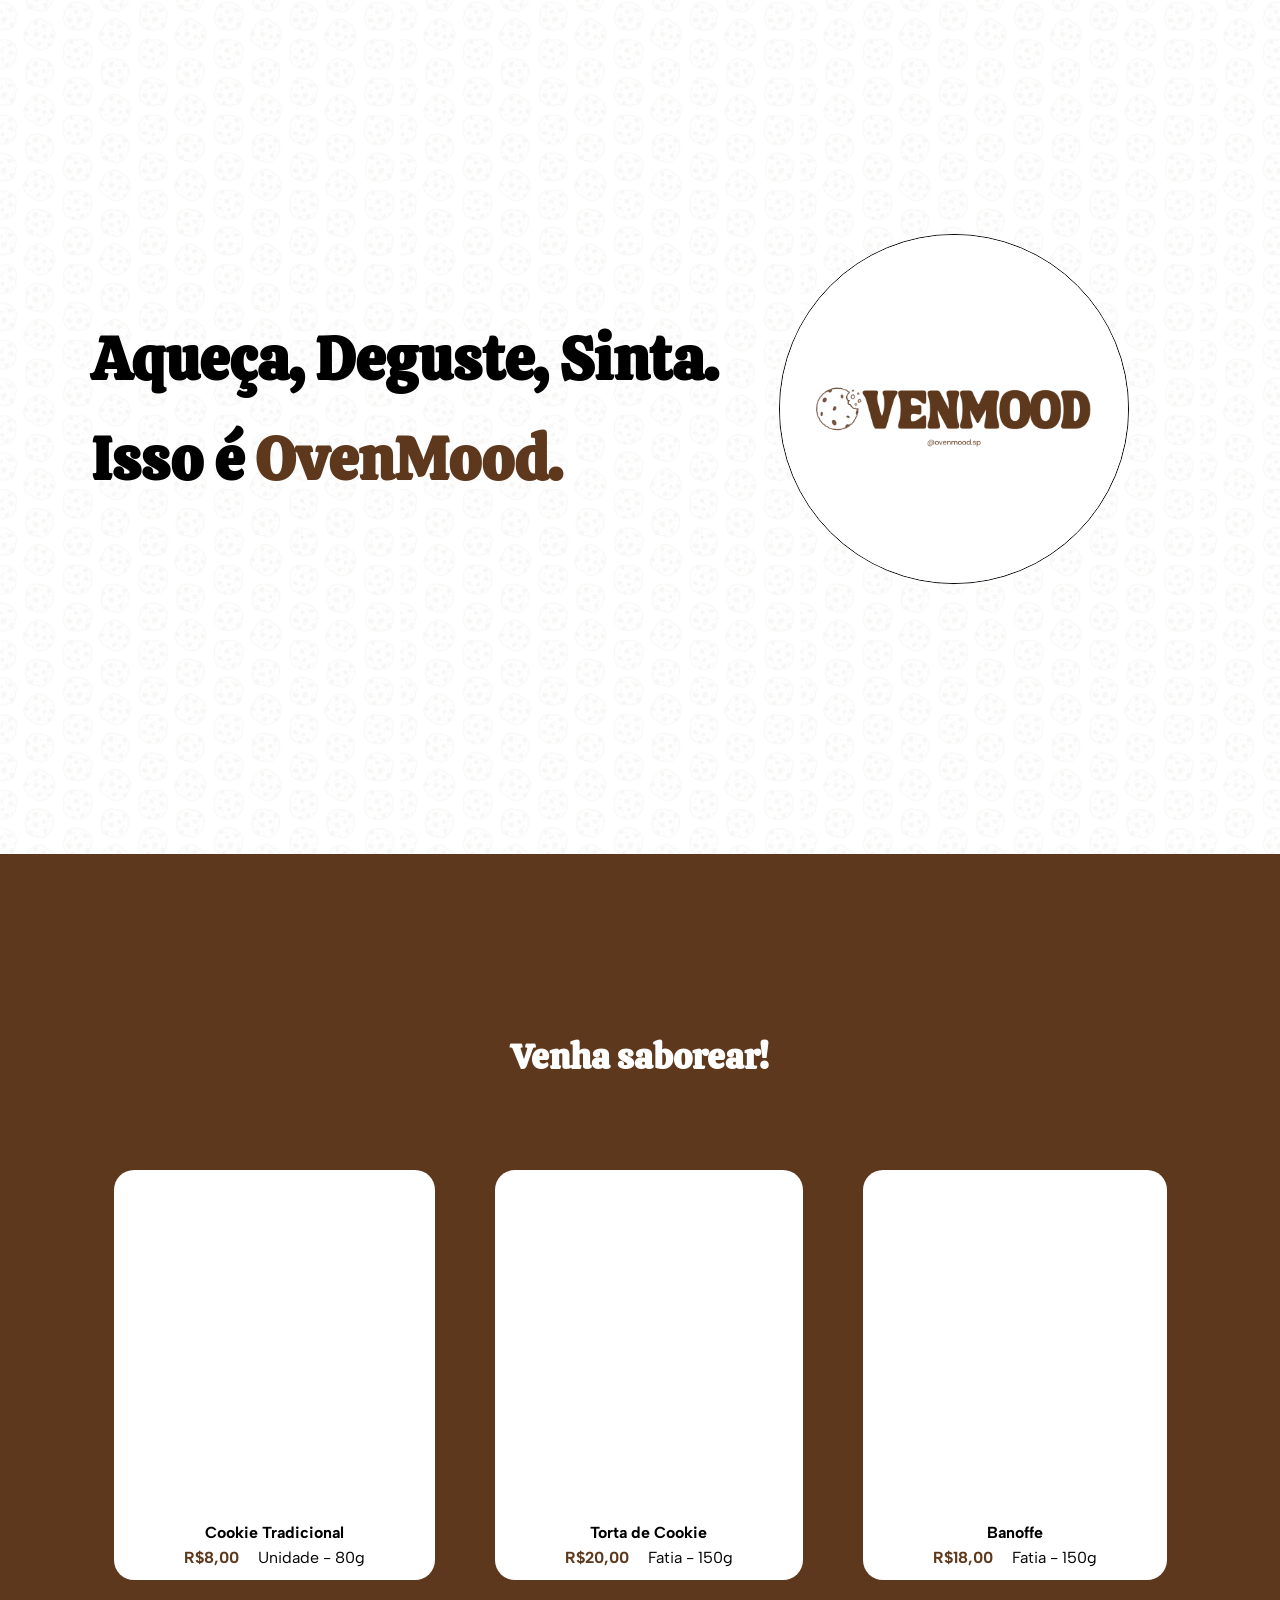
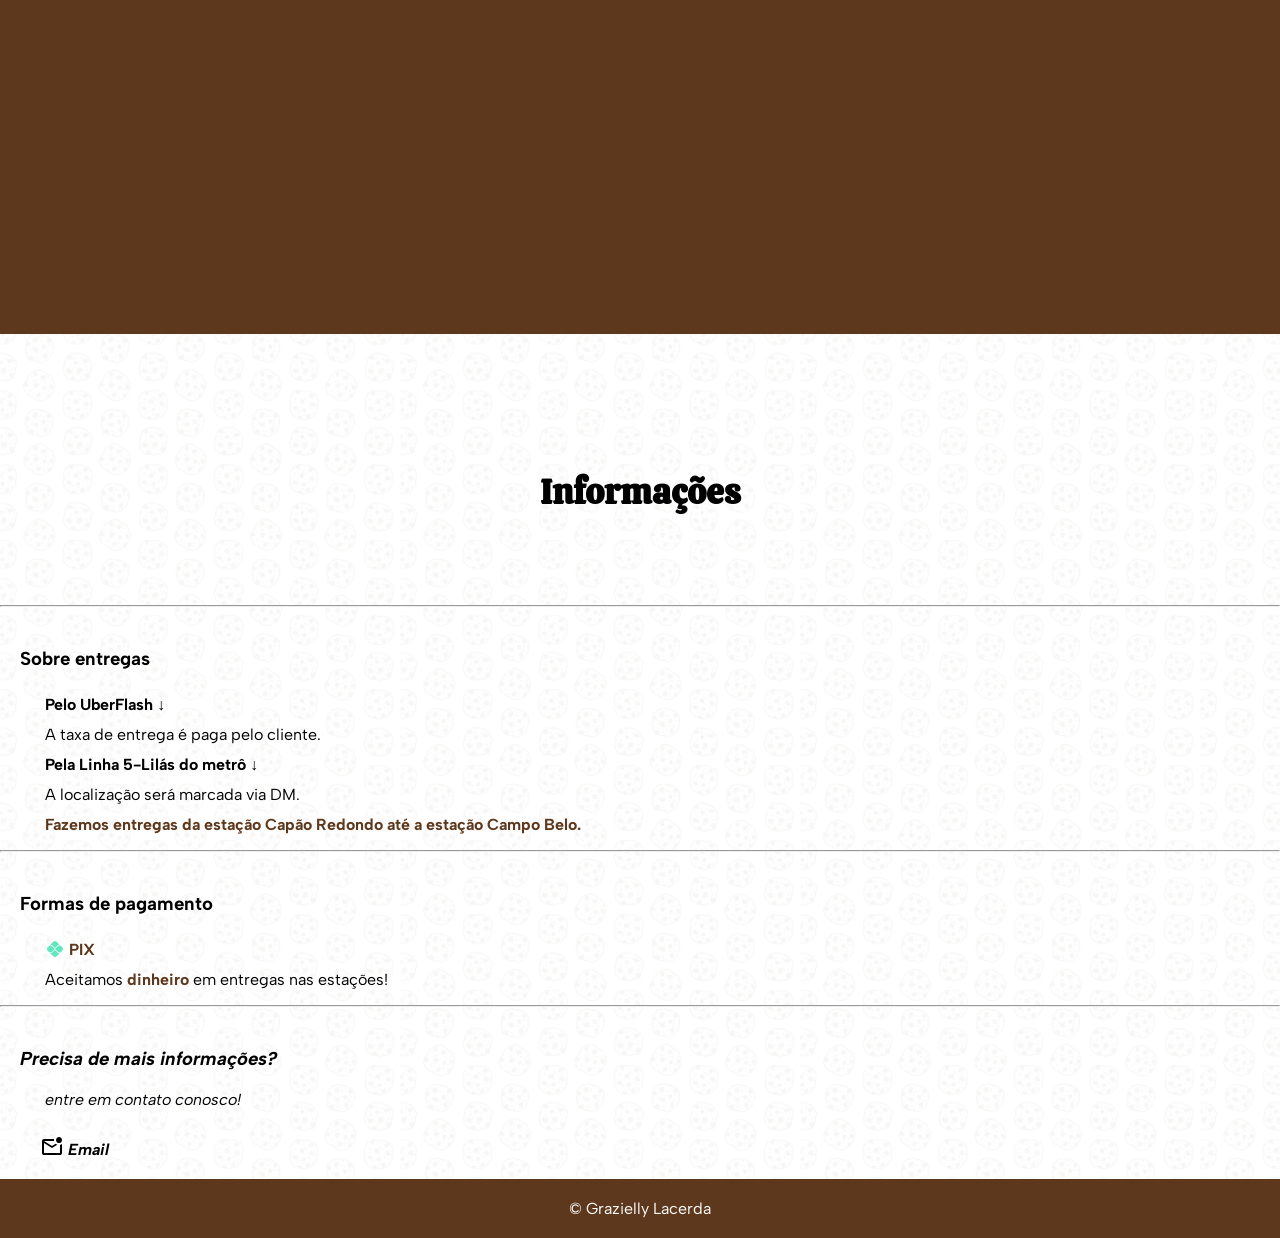
==== commit e2d0de2c: "Fix HTML formatting and structure" ====
--- a/index.html
+++ b/index.html
@@ -38,17 +38,17 @@
       <div class="cards">
       <div class="card-cookie">
         <p>Cookie Tradicional</p>
-        <p><span>R$8,00</span> 1 Unidade - 80g</p>
+        <p><span>R$8,00</span> Unidade - 80g</p>
       </div>
 
       <div class="card-torta">
         <p>Torta de Cookie</p>
-        <p><span>R$20,00</span> 1 Fatia - 150g</p>
+        <p><span>R$20,00</span> Fatia - 150g</p>
       </div>
 
       <div class="card-banoffe">
         <p>Banoffe</p>
-        <p><span>R$18,00</span> 1 Unidade - 150g</p>
+        <p><span>R$18,00</span> Fatia - 150g</p>
       </div>
       </div>
     </section>
--- a/style.css
+++ b/style.css
@@ -1,4 +1,4 @@
-@import url('https://fonts.googleapis.com/css2?family=Albert+Sans:ital,wght@0,100..900;1,100..900&family=Coiny&family=Cookie&display=swap');
+@import url('https://fonts.googleapis.com/css2?family=Albert+Sans:ital,wght@0,100..900;1,100..900&family=Calistoga&family=Coiny&family=Cookie&display=swap');
 
 html {
   scroll-behavior: smooth;
@@ -38,8 +38,8 @@
     height: 350px;
     border-radius: 50%;
     border: black 1px solid;
-    margin-right: 130px;
-    margin-left: 50px;
+    margin-right: 110px;
+    margin-left: 20px;
 }
 
 .principalPC {
@@ -48,9 +48,11 @@
 }
 
 h1 {
-    font-size: 100px;
-    font-family: "Coiny", sans-serif;
+    font-size: 60px;
+    font-family: "Calistoga", sans-serif;
     color: #000000;
+    margin-left: 20px;
+    font-weight: bolder;
 }
 
 .principalPC h1 span {
@@ -76,7 +78,7 @@
 
 h2 {
     font-size: 35px;
-    font-family: "Coiny", sans-serif;
+    font-family: "Calistoga", sans-serif;
 }
 
 .opcoes h2 {
@@ -93,32 +95,32 @@
 
 }
 
-.card-cookie, .card-torta {
+.card-cookie, .card-torta, .card-banoffe {
     border-radius: 20px;
     background-color: #ffffff;
-    padding: 300px 70px 10px 70px;
+    padding: 350px 70px 10px 70px;
     display: flex;
     flex-direction: column;
     align-items: center;
     line-height: 25px;
-    margin: 0 60px 20px 60px;
+    margin: 0 30px 20px 30px;
     animation: move 2s infinite ease-in-out;
 }
 
-.card-cookie p:nth-of-type(2) span, .card-torta p:nth-of-type(2) span {
+.card-cookie p:nth-of-type(2) span, .card-torta p:nth-of-type(2) span, .card-banoffe p:nth-of-type(2) span {
     color:#5d381c;
     margin-right: 15px;
     font-weight: bold;
 }
 
-.card-cookie p:nth-of-type(1), .card-torta p:nth-of-type(1) {
+.card-cookie p:nth-of-type(1), .card-torta p:nth-of-type(1), .card-banoffe p:nth-of-type(1) {
     font-weight: bold;
 }
 
 .infos h2 {
     text-align: center;
     padding-top: 15vh;
-    padding-bottom: 10vh;;
+    padding-bottom: 10vh;
 }
 
 .infos span {
@@ -155,15 +157,22 @@
     color: #000000;
     font-weight: bold;
     text-decoration: none;
+    margin-left: 20px;
+
 }
 
 address a:hover {
     color: #5d381c;
 }
+
 
 svg {
   position: relative;
   top: 4px; 
+}
+
+svg:hover {
+  fill: #5d381c;
 }
 
 footer {
@@ -229,7 +238,7 @@
     border: none;
     height: 100px;
     width: 100px;
-    margin-bottom: 140px;
+    margin-bottom: 160px;
 }
 
 .principalMobile h1 {
@@ -256,13 +265,17 @@
     padding-bottom: 5vh;
 }
 
+.opcoes h2 {
+    padding-top: 60px;
+}
+
 .cards {
     flex-direction: column; 
     align-items: center;
     padding-top: 5vh;
 }
 
-.card-cookie, .card-torta {
+.card-cookie, .card-torta, .card-banoffe {
     width: 85%;
     margin: 20px 0;
     padding: 250px 20px; 
@@ -270,7 +283,8 @@
 }
 
 .infos h2 {
-    padding-top: 8vh;
+    padding-top: 90px;
+    padding-bottom: 5vh;;
     font-size: 28px;
 }
 
